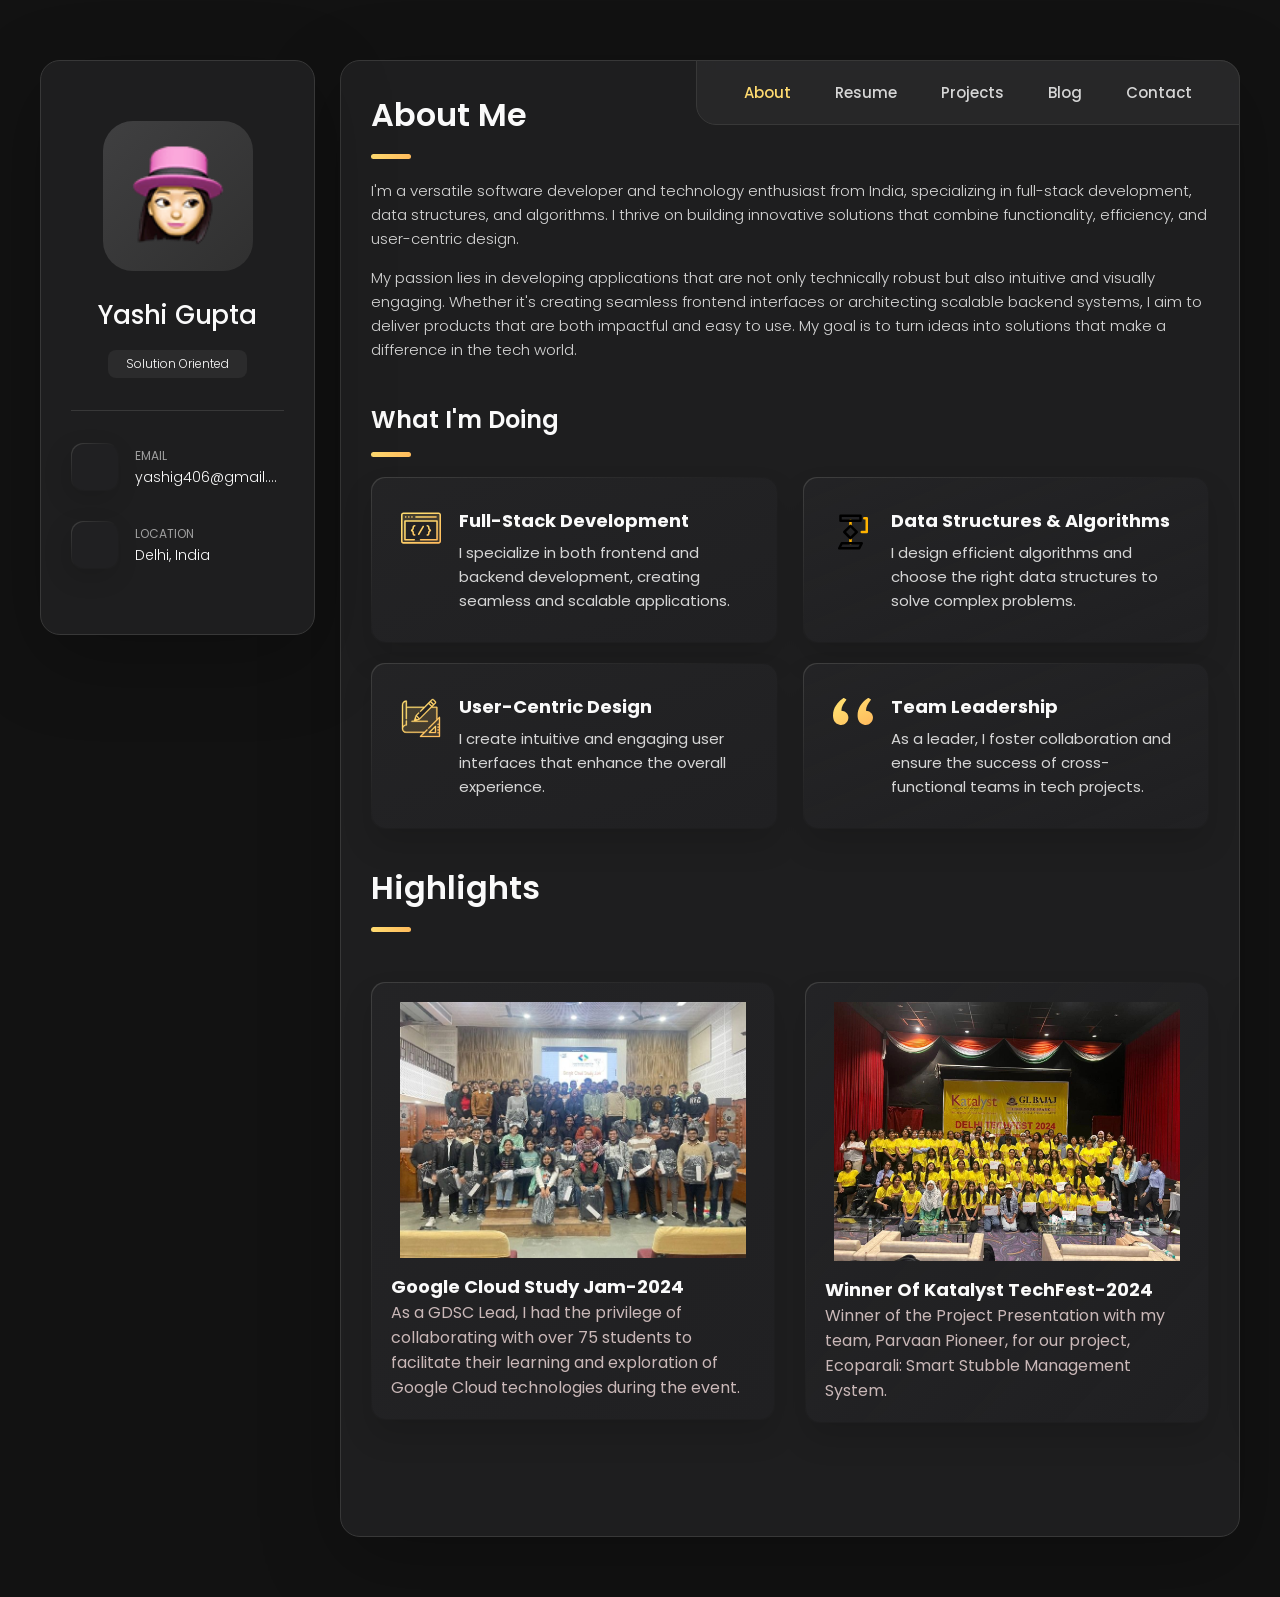
==== index.html @ 109f4912 "Update index.html" ====
<!DOCTYPE html>
<html lang="en">
  <head>
    <meta charset="UTF-8" />
    <meta http-equiv="X-UA-Compatible" content="IE=edge" />
    <meta name="viewport" content="width=device-width, initial-scale=1.0" />
    <title>Dossier</title>
  
    <!--
    - favicon
  -->
  <link rel="icon" href="./assets/images/avatar-3.png" type="image/x-icon" />


    <!--
    - custom css link
  -->
    <link rel="stylesheet" href="./assets/css/style.css" />

    <!--
    - google font link
  -->
    <link rel="preconnect" href="https://fonts.googleapis.com" />
    <link rel="preconnect" href="https://fonts.gstatic.com" crossorigin />
    <link
      href="https://fonts.googleapis.com/css2?family=Poppins:wght@300;400;500;600&display=swap"
      rel="stylesheet"
    />
  </head>

  <body>
    <!--
    - #MAIN
  -->

    <main>
      <!--
      - #SIDEBAR
    -->

      <aside class="sidebar" data-sidebar>
        <div class="sidebar-info">
          <figure class="avatar-box">
            <img src="./assets/images/avatar-3.png" alt="yg" width="80" />
          </figure>

          <div class="info-content">
            <h1 class="name">Yashi Gupta</h1>

            <p class="title">Solution Oriented</p>
          </div>

          <button class="info_more-btn" data-sidebar-btn>
            <span>Show Contacts</span>

            <ion-icon name="chevron-down"></ion-icon>
          </button>
        </div>

        <div class="sidebar-info_more">
          <div class="separator"></div>

          <ul class="contacts-list">
            <li class="contact-item">
              <div class="icon-box">
                <ion-icon name="mail-outline"></ion-icon>
              </div>

              <div class="contact-info">
                <p class="contact-title">Email</p>

                <a href="mailto:richard@example.com" class="contact-link"
                  >yashig406@gmail.com</a
                >
              </div>
            </li>

            <!-- <li class="contact-item"> -->

            <!-- <div class="icon-box">
              <ion-icon name="phone-portrait-outline"></ion-icon>
            </div> -->

            <!-- <div class="contact-info"> -->
            <!-- <p class="contact-title">Phone</p> -->

            <!-- <a href="tel:+12133522795" class="contact-link">+1 (213) 352-2795</a>
            </div> -->
<!-- 
            <li class="contact-item">
              <div class="icon-box">
                <ion-icon name="calendar-outline"></ion-icon>
              </div>

              <div class="contact-info">
                <p class="contact-title">Birthday</p>

                <time datetime="1982-06-23">December 04, 2002</time>
              </div>
            </li> -->

            <li class="contact-item">
              <div class="icon-box">
                <ion-icon name="location-outline"></ion-icon>
              </div>

              <div class="contact-info">
                <p class="contact-title">Location</p>

                <address>Delhi, India</address>
              </div>
            </li>
          </ul>

          <div class="separator"></div>

          <ul class="social-list">
            <li class="social-item">
              <a
                href="https://www.linkedin.com/in/yashi-gupta-a65218232/"
                class="social-link"
              >
                <ion-icon name="logo-linkedin"></ion-icon>
              </a>
            </li>

            <li class="social-item">
              <a href="https://x.com/yashig406" class="social-link">
                <ion-icon name="logo-twitter"></ion-icon>
              </a>
            </li>

            <li class="social-item">
              <a
                href="https://www.instagram.com/probablyashi/"
                class="social-link"
              >
                <ion-icon name="logo-instagram"></ion-icon>
              </a>
            </li>

            <li class="social-item">
              <a href="https://www.youtube.com/@yashig406" class="social-link">
                <ion-icon name="logo-youtube"></ion-icon>
              </a>
            </li>

            <li class="social-item">
              <a href="https://medium.com/@yashig406" class="social-link">
                <ion-icon name="logo-medium"></ion-icon>
              </a>
            </li>
            <li class="social-item">
              <a href="https://www.quora.com/profile/Yashi-Gupta-259" class="social-link">
                <ion-icon name="logo-quora"></ion-icon>
              </a>
            </li>
            
          </ul>
        </div>
      </aside>

      <!--
      - #main-content
    -->

      <div class="main-content">
        <!--
        - #NAVBAR
      -->

        <nav class="navbar">
          <ul class="navbar-list">
            <li class="navbar-item">
              <button class="navbar-link active" data-nav-link>About</button>
            </li>

            <li class="navbar-item">
              <button class="navbar-link" data-nav-link>Resume</button>
            </li>

            <li class="navbar-item">
              <button class="navbar-link" data-nav-link>Projects</button>
            </li>

            <li class="navbar-item">
              <button class="navbar-link" data-nav-link>Blog</button>
            </li>

            <li class="navbar-item">
              <button class="navbar-link" data-nav-link>Contact</button>
            </li>
          </ul>
        </nav>

        <!--
        - #ABOUT
      -->

      <article class="about active" data-page="about">
        <header>
          <h2 class="h2 article-title">About me</h2>
        </header>

        <section class="about-text">
          <p>
            I'm a versatile software developer and technology enthusiast from
            India, specializing in full-stack development, data structures,
            and algorithms. I thrive on building innovative solutions that
            combine functionality, efficiency, and user-centric design.
          </p>

          <p>
            My passion lies in developing applications that are not only
            technically robust but also intuitive and visually engaging.
            Whether it's creating seamless frontend interfaces or architecting
            scalable backend systems, I aim to deliver products that are both
            impactful and easy to use. My goal is to turn ideas into solutions
            that make a difference in the tech world.
          </p>
        </section>

        <!--
        - service
      -->



   
          <section class="service">
            <h3 class="h3 article-title">What I'm doing</h3>

            <ul class="service-list">
              <li class="service-item">
                <div class="service-icon-box">
                  <img
                    src="./assets/images/icon-dev.svg"
                    alt="Web development icon"
                    width="40"
                  />
                </div>
                <div class="service-content-box">
                  <h4 class="h4 service-item-title">Full-Stack Development</h4>
                  <p class="service-item-text">
                    I specialize in both frontend and backend development,
                    creating seamless and scalable applications.
                  </p>
                </div>
              </li>

              <li class="service-item">
                <div class="service-icon-box">
                  <img
                    src="./assets/images/icon-ds.svg"
                    alt="Algorithm icon"
                    width="40"
                  />
                </div>
                <div class="service-content-box">
                  <h4 class="h4 service-item-title">
                    Data Structures & Algorithms
                  </h4>
                  <p class="service-item-text">
                    I design efficient algorithms and choose the right data
                    structures to solve complex problems.
                  </p>
                </div>
              </li>

              <li class="service-item">
                <div class="service-icon-box">
                  <img
                    src="./assets/images/icon-design.svg"
                    alt="UI/UX Design icon"
                    width="40"
                  />
                </div>
                <div class="service-content-box">
                  <h4 class="h4 service-item-title">User-Centric Design</h4>
                  <p class="service-item-text">
                    I create intuitive and engaging user interfaces that enhance
                    the overall experience.
                  </p>
                </div>
              </li>

              <li class="service-item">
                <div class="service-icon-box">
                  <img
                    src="./assets/images/icon-quote.svg"
                    alt="Leadership icon"
                    width="40"
                  />
                </div>
                <div class="service-content-box">
                  <h4 class="h4 service-item-title">Team Leadership</h4>
                  <p class="service-item-text">
                    As a leader, I foster collaboration and ensure the success
                    of cross-functional teams in tech projects.
                  </p>
                </div>
              </li>
            </ul>
          </section>

          <!--
          - testimonials
        -->
          <section class="testimonials">
            <h3 class="h2 article-title">Highlights</h3>

            <ul class="testimonials-list has-scrollbar">
              <li class="testimonials-item">
                <div class="content-card" data-testimonials-item style="padding: 20px;">
                  <img
                    src="./assets/images/gcp.jpeg"
                    alt=""
                    class="responsive-img"
                    data-testimonials-avatar
                  />
                  <h4 class="h4" data-testimonials-title>
                    Google Cloud Study Jam-2024
                  </h4>
                  <div style="color: rgb(202, 184, 184);">
                    <p>
                      As a GDSC Lead, I had the privilege of collaborating with over 75 students to facilitate their learning and exploration of Google Cloud technologies during the event.
                    </p>
                  </div>
                </div>
              </li>
            
              <li class="testimonials-item">
                <div class="content-card" data-testimonials-item style="padding: 20px;">
                  <img
                    src="./assets/images/katalyst.jpeg"
                    alt=""
                    class="responsive-img"
                    data-testimonials-avatar
                  />
                  <h4 class="h4" data-testimonials-title>
                    Winner of Katalyst TechFest-2024
                  </h4>
                  <div style="color: rgb(202, 184, 184);" data-testimonials-text>
                    <p>
                      Winner of the Project Presentation with my team, Parvaan Pioneer, for our project, Ecoparali: Smart Stubble Management System.
                    </p>
                  </div>
                </div>
              </li>
            
              <li class="testimonials-item">
                <div class="content-card" data-testimonials-item style="padding: 20px;">
                  <img
                    src="./assets/images/gfg.png"
                    alt=""
                    class="responsive-img"
                    data-testimonials-avatar
                  />
                  <h4 class="h4" data-testimonials-title>
                    Vice President@NIET
                  </h4>
                  <div style="color: rgb(202, 184, 184);" data-testimonials-text>
                    <p>
                      As Vice President of GFG NIET, I had the honor of welcoming Sir Sandeep Jain, founder of Geeks for Geeks, along with Akshay Kumar Paswan and Saurabh Mahawar. Their visit to NIET was a beacon of knowledge.
                    </p>
                  </div>
                </div>
              </li>
            
              <li class="testimonials-item">
                <div class="content-card" data-testimonials-item style="padding: 20px;">
                  <img
                    src="./assets/images/coding ninjas.jpg"
                    alt=""
                    class="responsive-img"
                    data-testimonials-avatar
                  />
                  <h4 class= h4 style="color: rgb(202, 184, 184)"data-testimonials-title>
                    MeetUp of Coding Ninjas CA's
                  </h4>
                  <div style="color: rgb(202, 184, 184);" data-testimonials-text>
                    <p>
                      Exciting meetup of CA's to exchange innovative ideas and build connections and ended up winning the title of Most Interactive Campus Ambassador.
                    </p>
                  </div>
                </div>
              </li>

                

              <li class="testimonials-item">
                <div class="content-card" data-testimonials-item style="padding: 20px;">
                  <img
                    src="./assets/images/azure_microsoft.jpg"
                    alt=""
                    class="responsive-img"
                    data-testimonials-avatar
                  />
                  <h4 class="h4" data-testimonials-title>
                   ICWL@Microsoft
                  </h4>
                  <div style="color: rgb(202, 184, 184);" data-testimonials-text>
                    <p>
                    As a part of Internship Week, I had the opportunity to gain hands-on experience with Azure under the guidance of industry experts.
                    </p>
                  </div>
                </div>
              </li>
            
              <li class="testimonials-item">
                <div class="content-card" data-testimonials-item style="padding: 20px;">
                  <img
                    src="./assets/images/gdsc.jpeg"
                    alt=""
                    class="responsive-img"
                    data-testimonials-avatar
                  />
                  <h4 class="h4" data-testimonials-title>
                    Google Student Developer Clubs@NIET
                  </h4>
                  <div style="color: rgb(202, 184, 184);" data-testimonials-text>
                    <p>
                      As a GDSC Lead, I strived to create an inclusive environment, where students could explore and innovate with technology.
                    </p>
                  </div>
                </div>
              </li>
            
             
              <li class="testimonials-item">
                <div class="content-card" data-testimonials-item style="padding: 20px;">
                  <img
                    src="./assets/images/WhatsApp Image 2025-01-17 at 17.16.15_7c53183f.jpg"
                    alt=""
                    class="responsive-img"
                    data-testimonials-avatar
                  />
                  <h4 class="h4" data-testimonials-title>
                    Scholar @BuddyForStudy
                  </h4>
                  <div style="color: rgb(202, 184, 184);" data-testimonials-text>
                    <p>
                      As a scholar at BuddyForStudy, I had the privilege of securing financial stability for my undergraduate fees, which greatly eased the burden of my education expenses. The support has been instrumental in shaping my academic and career.
                    </p>
                  </div>
                </div>
              </li>

              <li class="testimonials-item">
                <div class="content-card" data-testimonials-item style="padding: 20px;">
                  <img
                    src="./assets/images/gur_microsoft.jpg"
                    alt=""
                    class="responsive-img"
                    data-testimonials-avatar
                  />
                  <h4 class="h4" data-testimonials-title>
                   Girls Who Code MeetUp @Microsoft
                  </h4>
                  <div style="color: rgb(202, 184, 184);" data-testimonials-text>
                    <p>
                      Girls Who Code MeetUp @Microsoft-Gurugram was an inspiring event where young female coders gathered to share their passion for technology. This meetup provided a platform for attendees to exchange innovative ideas, network.
                    </p>
                  </div>
                </div>
              </li>

               
           

            </ul>
            
            
          </section>

          <!--
          - testimonials modal
        -->

          <div class="modal-container" data-modal-container>
            <div class="overlay" data-overlay></div>

            <section class="testimonials-modal">
              <button class="modal-close-btn" data-modal-close-btn>
                <ion-icon name="close-outline"></ion-icon>
              </button>

              <div class="modal-img-wrapper">
                <figure class="modal-avatar-box">
                  <img
                    src="./assets/images/ava"
                    alt=""
                    width="80"
                    data-modal-img
                  />
                </figure>

                <img src="./assets/images/icon-quote.svg" alt="quote icon" />
              </div>

              <div class="modal-content">
                <h4 class="h3 modal-title" data-modal-title></h4>

              

          <!--
          - clients
        -->

          <!-- <section class="clients">
            <h3 class="h3 clients-title">Clients</h3>

            <ul class="clients-list has-scrollbar">
              <li class="clients-item">
                <a href="#">
                  <img
                    src="./assets/images/logo-1-color.png"
                    alt="client logo"
                  />
                </a>
              </li>

              <li class="clients-item">
                <a href="#">
                  <img
                    src="./assets/images/logo-2-color.png"
                    alt="client logo"
                  />
                </a>
              </li>

              <li class="clients-item">
                <a href="#">
                  <img
                    src="./assets/images/logo-3-color.png"
                    alt="client logo"
                  />
                </a>
              </li>

              <li class="clients-item">
                <a href="#">
                  <img
                    src="./assets/images/logo-4-color.png"
                    alt="client logo"
                  />
                </a>
              </li>

              <li class="clients-item">
                <a href="#">
                  <img
                    src="./assets/images/logo-5-color.png"
                    alt="client logo"
                  />
                </a>
              </li>

              <li class="clients-item">
                <a href="#">
                  <img
                    src="./assets/images/logo-6-color.png"
                    alt="client logo"
                  />
                </a>
              </li>
            </ul>
          </section> -->
        </article>

        <!--
        - #RESUME
      -->

        <article class="resume" data-page="resume">
          <header>
            <h2 class="h2 article-title">Resume</h2>
          </header>

          <section class="skill">
            <h3 class="h3 skills-title">My skills</h3>

            <ul class="skills-list content-card" style="padding:10px; margin-top: 0;">

              
              <div style="display: flex; flex-wrap: wrap;">
                <!-- Programming Languages -->
                <img style="margin: 5px;" alt="Python" src="https://img.shields.io/badge/python-%2314354C.svg?style=for-the-badge&logo=python&logoColor=white" />
                <img style="margin: 5px;" alt="Java" src="https://img.shields.io/badge/java-%23ED8B00.svg?style=for-the-badge&logo=java&logoColor=white" />
                <img style="margin: 5px;" alt="C" src="https://img.shields.io/badge/C-%2300599C.svg?style=for-the-badge&logo=c&logoColor=white" />
                <img style="margin: 5px;" alt="C++" src="https://img.shields.io/badge/C++-%2300599C.svg?style=for-the-badge&logo=c%2B%2B&logoColor=white" />
                <img style="margin: 5px;" alt="C#" src="https://img.shields.io/badge/C%23-%23239120.svg?style=for-the-badge&logo=c-sharp&logoColor=white" />
                <img style="margin: 5px;" alt="JavaScript" src="https://img.shields.io/badge/javascript-%23323330.svg?style=for-the-badge&logo=javascript&logoColor=%23F7DF1E" />
                <img style="margin: 5px;" alt="TypeScript" src="https://img.shields.io/badge/typescript-%23007ACC.svg?style=for-the-badge&logo=typescript&logoColor=white" />
                <img style="margin: 5px;" alt="Bash Script" src="https://img.shields.io/badge/bash-%23121011.svg?style=for-the-badge&logo=gnu-bash&logoColor=white" />
                <img style="margin: 5px;" alt="Git" src="https://img.shields.io/badge/Git-F05032?style=for-the-badge&logo=git&logoColor=white" />
                <img style="margin: 5px;" alt="YAML" src="https://img.shields.io/badge/yaml-%23008180.svg?style=for-the-badge&logo=yaml&logoColor=white" />
                <img style="margin: 5px;" alt="XML" src="https://img.shields.io/badge/xml-%23F77F00.svg?style=for-the-badge&logo=xml&logoColor=white" />
                
                <!-- Databases -->
                <img style="margin: 5px;" alt="MySQL" src="https://img.shields.io/badge/mysql-%2300f.svg?style=for-the-badge&logo=mysql&logoColor=white" />
                <img style="margin: 5px;" alt="NoSQL" src="https://img.shields.io/badge/NoSQL-%234ea94b.svg?style=for-the-badge&logo=mongodb&logoColor=white" />
                <img style="margin: 5px;" alt="MongoDB" src="https://img.shields.io/badge/MongoDB-%234ea94b.svg?style=for-the-badge&logo=mongodb&logoColor=white" />
                
                <!-- Frameworks & Tools -->
                <img style="margin: 5px;" alt="ReactJS" src="https://img.shields.io/badge/React-%2320232a.svg?style=for-the-badge&logo=react&logoColor=%2361DAFB" />
                <img style="margin: 5px;" alt="NodeJS" src="https://img.shields.io/badge/Node.js-339933?style=for-the-badge&logo=nodedotjs&logoColor=white" />
                <img style="margin: 5px;" alt="Gemini API" src="https://img.shields.io/badge/gemini%20API-FF00FF?style=for-the-badge&logo=gemini&logoColor=white" />
                <img style="margin: 5px;" alt="ExpressJS" src="https://img.shields.io/badge/Express.js-000000?style=for-the-badge&logo=express&logoColor=white" />
                <img style="margin: 5px;" alt="Bootstrap" src="https://img.shields.io/badge/bootstrap-%23563D7C.svg?style=for-the-badge&logo=bootstrap&logoColor=white" />
                <img style="margin: 5px;" alt="Streamlit" src="https://img.shields.io/badge/Streamlit-%23007ACC.svg?style=for-the-badge&logo=streamlit&logoColor=#FF4B4B" />
                
                <!-- Cloud & DevOps -->
                <img style="margin: 5px;" alt="Google Cloud" src="https://img.shields.io/badge/Google_Cloud-4285F4?style=for-the-badge&logo=google-cloud&logoColor=white" />
                <img style="margin: 5px;" alt="Azure DevOps" src="https://img.shields.io/badge/Azure_DevOps-0078D7?style=for-the-badge&logo=azure-devops&logoColor=white" />
                <img style="margin: 5px;" alt="Pipelines" src="https://img.shields.io/badge/Pipelines-0078D7?style=for-the-badge&logo=azure-pipelines&logoColor=white" />
                <img style="margin: 5px;" alt="Linux" src="https://img.shields.io/badge/Linux-FCC624?style=for-the-badge&logo=linux&logoColor=black" />
                
                <!-- Tools -->
               
                <img style="margin: 5px;" alt="GitHub" src="https://img.shields.io/badge/github-%23121011.svg?style=for-the-badge&logo=github&logoColor=white" />
                <img style="margin: 5px;" alt="VS Code" src="https://img.shields.io/badge/VS%20Code-0078D4?style=for-the-badge&logo=visual%20studio%20code&logoColor=white" />
                <img style="margin: 5px;" alt="Google Colab" src="https://img.shields.io/badge/Google_Colab-F9AB00?style=for-the-badge&logo=google-colab&logoColor=white" />
                <img style="margin: 5px;" alt="IntelliJ IDEA" src="https://img.shields.io/badge/IntelliJ-000000.svg?style=for-the-badge&logo=intellij-idea&logoColor=white" />
                <img style="margin: 5px;" alt="Postman" src="https://img.shields.io/badge/Postman-FF6C37?style=for-the-badge&logo=postman&logoColor=white" />
                <img style="margin: 5px;" alt="Firebase" src="https://img.shields.io/badge/firebase-%23039BE5.svg?style=for-the-badge&logo=firebase" />
                
              </div>
              
            </ul>
          </section>

          <br>

          <section class="timeline">
            <div class="title-wrapper">
              <div class="icon-box">
                <ion-icon name="book-outline"></ion-icon>
              </div>

              <h3 class="h3">Experience</h3>
            </div>

            <ol class="timeline-list">
              <li class="timeline-item">
                <h4 class="h4 timeline-item-title">SDE Intern @Microsoft</h4>

                <span>June 2024 - August 2024</span>

                <p class="timeline-text">
                  My internship at Microsoft was an incredible learning
                  experience, where I gained hands-on expertise in CI/CD
                  pipelines, Python, Bash scripting, and YAML. It enhanced my
                  problem-solving skills, exposed me to real-world challenges,
                  and provided invaluable insights into collaborative
                  development within a global tech environment.
                </p>
              </li>

              <li class="timeline-item">
                <h4 class="h4 timeline-item-title">GDSC Lead @NIET</h4>

                <span>2023-2024</span>

                <p class="timeline-text">
                  As the Lead of GDSC, I had the opportunity to foster
                  innovation, organize impactful events, and build a
                  collaborative community of tech enthusiasts. This role
                  enhanced my leadership, project management, and technical
                  skills, while empowering others to grow and contribute to
                  technology-driven solutions.
                </p>
              </li>

              <li class="timeline-item">
                <h4 class="h4 timeline-item-title">
                  SDE Intern @J.P Morgan Chase & Co.
                </h4>

                <span>March 2022 - May 2022</span>

                <p class="timeline-text">
                  At JP Morgan Chase, I worked on backend systems using Python
                  and SQL, optimizing workflows, enhancing data processing, and
                  gaining experience in scalable and secure financial
                  technologies.
                </p>
              </li>
            </ol>
          </section>

          <section class="timeline">
            <div class="title-wrapper">
              <div class="icon-box">
                <ion-icon name="book-outline"></ion-icon>
              </div>

              <h3 class="h3">Education</h3>
            </div>

            <ol class="timeline-list">
              <li class="timeline-item">
                <h4 class="h4 timeline-item-title">Bachelor of Technology</h4>
                <span>Noida Institute of Engg. & Technology</span>
                <span>(2021-Present)</span>

                <p class="timeline-text">
                  My B.Tech journey has been enriching, filled with technical
                  learning, leadership roles, and hands-on experience through
                  internships and hackathons. It helped me develop skills in
                  AI/ML, full-stack development, and problem-solving while
                  fostering growth and innovation.
                </p>
              </li>

              <li class="timeline-item">
                <h4 class="h4 timeline-item-title">Mentee</h4>
                <span>Katalyst</span>
                <span>(2021-Present)</span>

                <p class="timeline-text">
                  My Katalyst journey has been transformative, providing
                  invaluable mentorship, skill development, and networking
                  opportunities. It enhanced my confidence, leadership
                  abilities, and technical expertise, preparing me to excel in
                  both academics and professional endeavors.
                </p>
              </li>

              <li class="timeline-item">
                <h4 class="h4 timeline-item-title">Schooling</h4>

                <span>St. Pauls School</span>
                <!-- <span>2002 — 2004</span> -->

                <p class="timeline-text">
                  My schooling laid a strong foundation for my academic and
                  personal growth. It instilled discipline, curiosity, and a
                  love for learning while nurturing my problem-solving and
                  collaborative skills. These experiences shaped my values and
                  prepared me for future challenges.
                </p>
              </li>
            </ol>
          </section>

         

          
        </article>

        <!--
        - #PORTFOLIO
      -->

        <article class="portfolio" data-page="portfolio">
          <header>
            <h2 class="h2 article-title">Projects</h2>
          </header>

          <section class="projects">
            <ul class="filter-list">
              <li class="filter-item">
                <button class="active" data-filter-btn>All</button>
              </li>

              <li class="filter-item">
                <button data-filter-btn>Web design</button>
              </li>

              <li class="filter-item">
                <button data-filter-btn>Applications</button>
              </li>

              <li class="filter-item">
                <button data-filter-btn>Web development</button>
              </li>
            </ul>

            <div class="filter-select-box">
              <button class="filter-select" data-select>
                <div class="select-value" data-selecct-value>
                  Select category
                </div>

                <div class="select-icon">
                  <ion-icon name="chevron-down"></ion-icon>
                </div>
              </button>

              <ul class="select-list">
                <li class="select-item">
                  <button data-select-item>All</button>
                </li>

                <li class="select-item">
                  <button data-select-item>Web design</button>
                </li>

                <li class="select-item">
                  <button data-select-item>Applications</button>
                </li>

                <li class="select-item">
                  <button data-select-item>Web development</button>
                </li>
              </ul>
            </div>

            <ul class="project-list">
              <li
                class="project-item active"
                data-filter-item
                data-category="web development"
              >
                <a href="#">
                  <figure class="project-img">
                    <div class="project-item-icon-box">
                      <ion-icon name="eye-outline"></ion-icon>
                    </div>

                    <img
                      src="./assets/images/wandermind.png"
                      alt="finance"
                      loading="lazy"
                    />
                  </figure>

                  <h3 class="project-title">WanderMind</h3>

                  <p class="project-category">ReactJs-Firebase-Gemini API</p>
                </a>
              </li>

              <li
                class="project-item active"
                data-filter-item
                data-category="web development"
              >
                <a href="https://linkedin-postcraft-yashig406.streamlit.app/">
                  <figure class="project-img">
                    <div class="project-item-icon-box">
                      <ion-icon name="eye-outline"></ion-icon>
                    </div>

                    <img
                      src="./assets/images/postrack.jpg"
                      alt="orizon"
                      loading="lazy"
                    />
                  </figure>

                  <h3 class="project-title">Linkedin PostCraft</h3>

                  <p class="project-category">Python-llama-Streamlit</p>
                </a>
              </li>

              <li
                class="project-item active"
                data-filter-item
                data-category="web design"
              >
                <a href="https://www.datacamp.com/datalab/w/579dde27-d28e-4acd-88a7-b7317e1b8ed5/edit">
                  <figure class="project-img">
                    <div class="project-item-icon-box">
                      <ion-icon name="eye-outline"></ion-icon>
                    </div>

                    <img
                      src="./assets/images/p-3.png"
                      alt="fundo"
                      loading="lazy"
                    />
                  </figure>

                  <h3 class="project-title">Data Analysis of Netflix</h3>

                  <p class="project-category">Python-Matplotlib</p>
                </a>
              </li>

              <li
                class="project-item active"
                data-filter-item
                data-category="applications"
              >
                <a href="#">
                  <figure class="project-img">
                    <div class="project-item-icon-box">
                      <ion-icon name="eye-outline"></ion-icon>
                    </div>

                    <img
                      src="./assets/images/p-4.jpeg"
                      alt="brawlhalla" 
                      loading="lazy"
                    />
                  </figure>

                  <h3 class="project-title">
                    50 States: A Quiz Game</h3>

                  <p class="project-category">Tkinter-Python</p>
                </a>
              </li>

              <li
                class="project-item active"
                data-filter-item
                data-category="web design"
              >
                <a href="https://github.com/yashigupta4623/Use-a-Pre-trained-Image-Classifier-to-Identify-Dog-Breeds">
                  <figure class="project-img">
                    <div class="project-item-icon-box">
                      <ion-icon name="eye-outline"></ion-icon>
                    </div>

                    <img
                      src="./assets/images/p-5.jpg"
                      alt="dsm."
                      loading="lazy"
                    />
                  </figure>

                  <h3 class="project-title">Image-Classifier-to-Identify-Dog-Breeds</h3>

                  <p class="project-category">Python-AI</p>
                </a>
              </li>

              <li
                class="project-item active"
                data-filter-item
                data-category="web design"
              >
                <a href="https://github.com/yashigupta4623/EcoTrack-A-web-extension-to-track-Carbon-Footprints?tab=readme-ov-file">
                  <figure class="project-img">
                    <div class="project-item-icon-box">
                      <ion-icon name="eye-outline"></ion-icon>
                    </div>

                    <img
                      src="./assets/images/ecotrack.png"
                      alt="metaspark"
                      loading="lazy"
                    />
                  </figure>

                  <h3 class="project-title">EcoTrack-A-web-extension-to-track-Carbon-Footprints</h3>

                  <p class="project-category">Web design</p>
                </a>
              </li>
   
            </ul>
          </section>
        </article>

        <!--
        - #BLOG
      -->

        <article class="blog" data-page="blog">
          <header>
            <h2 class="h2 article-title">Blog</h2>
          </header>

          <section class="blog-posts">
            <ul class="blog-posts-list">
              <li class="blog-post-item">
                <a
                  href="https://medium.com/@yashig406/turning-rejection-into-resilience-d263e0107db3"
                >
                  <figure class="blog-banner-box">
                    <img
                      src="./assets/images/rejection.png"
                      alt="Design conferences in 2022"
                      loading="lazy"
                    />
                  </figure>

                  <div class="blog-content">
                    <div class="blog-meta">
                      <p class="blog-category">Design</p>

                      <span class="dot"></span>

                      <time datetime="2022-02-23"> Dec 9, 2023 </time>
                    </div>

                    <h3 class="h3 blog-item-title">
                      Turning Rejection into Resilience.
                    </h3>

                    <p class="blog-text">
                      Rejection is an opportunity for your selection.
                    </p>
                  </div>
                </a>
              </li>

              <li class="blog-post-item">
                <a href="https://www.youtube.com/watch?v=TTezgJKzU5E&t=26s">
                  <figure class="blog-banner-box">
                    <img
                      src="./assets/images/book.jpg"
                      alt="Best fonts every designer"
                      loading="lazy"
                    />
                  </figure>

                  <div class="blog-content">
                    <div class="blog-meta">
                      <p class="blog-category">Books</p>

                      <span class="dot"></span>

                      <time datetime="2022-02-23">September 23, 2024</time>
                    </div>

                    <h3 class="h3 blog-item-title">Guide to Daryaganj.</h3>

                    <p class="blog-text">
                      If you are a book lover, you must visit Daryaganj.
                    </p>
                  </div>
                </a>
              </li>

              <li class="blog-post-item">
                <a href="https://www.youtube.com/shorts/soAM0_7kI4Q">
                  <figure class="blog-banner-box">
                    <img
                      src="./assets/images/id_card.jpg"
                      alt="Design digest #80"
                      loading="lazy"
                    />
                  </figure>

                  <div class="blog-content">
                    <div class="blog-meta">
                      <p class="blog-category">Design</p>

                      <span class="dot"></span>

                      <time datetime="2022-02-23">Fab 23, 2022</time>
                    </div>

                    <h3 class="h3 blog-item-title">Glimpse of Intern Week @Microsoft</h3>

                    <p class="blog-text">
                      A short to iterate the intern week @Microsoft.
                    </p>
                  </div>
                </a>
              </li>

              <li class="blog-post-item">
                <a href="𝗛𝗼𝘄 𝗜 𝗰𝗿𝗮𝗰𝗸𝗲𝗱 𝘁𝘄𝗼 𝘀𝗰𝗵𝗼𝗹𝗮𝗿𝘀𝗵𝗶𝗽𝘀 𝗶𝗻 𝗮 𝗿𝗼𝘄?">
                  <figure class="blog-banner-box">
                    <img
                      src="./assets/images/scholarship.jpg"
                      alt="UI interactions of the week"
                      loading="lazy"
                    />
                  </figure>

                  <div class="blog-content">
                    <div class="blog-meta">
                      <p class="blog-category">Design</p>

                      <span class="dot"></span>

                      <time datetime="2022-02-23">Fab 23, 2022</time>
                    </div>

                    <h3 class="h3 blog-item-title">
                      Approach to tackle Scholarship
                    </h3>

                    <p class="blog-text">
                      Being a Scholar of two Scholarship, this is how I did it.
                    </p>
                  </div>
                </a>
              </li>

              <li class="blog-post-item">
                <a href="https://medium.com/@yashig406/my-iet-india-scholarship-award-experience-of-the-year-2023-guidance-for-the-year-2024-94d470c58cb1">
                  <figure class="blog-banner-box">
                    <img
                      src="./assets/images/ieee.png"
                      alt="The forgotten art of spacing"
                      loading="lazy"
                    />
                  </figure>

                  <div class="blog-content">
                    <div class="blog-meta">
                      <p class="blog-category">Design</p>

                      <span class="dot"></span>

                      <time datetime="2022-02-23">Fab 23, 2022</time>
                    </div>

                    <h3 class="h3 blog-item-title">
                    Way to IET Scholarship
                    </h3>

                    <p class="blog-text">
                      Maxime placeat, sed do eiusmod tempor incididunt ut labore
                      et dolore magna aliqua.
                    </p>
                  </div>
                </a>
              </li>

              <li class="blog-post-item">
                <a href="https://www.linkedin.com/posts/yashigupta406_personalgrowth-collegelife-networking-activity-7197905528625246208-qHMf?utm_source=share&utm_medium=member_desktop">
                  <figure class="blog-banner-box">
                    <img
                      src="./assets/images/volunterr.jpeg"
                      alt="Design digest #79"
                      loading="lazy"
                    />
                  </figure>

                  <div class="blog-content">
                    <div class="blog-meta">
                      <p class="blog-category">Design</p>

                      <span class="dot"></span>

                      <time datetime="2022-02-23">Fab 23, 2022</time>
                    </div>

                    <h3 class="h3 blog-item-title">𝗙𝗿𝗼𝗺 𝗜𝗻𝘁𝗿𝗼𝘃𝗲𝗿𝘁 𝘁𝗼 𝗩𝗼𝗹𝘂𝗻𝘁𝗲𝗲𝗿: 𝗠𝘆 𝗝𝗼𝘂𝗿𝗻𝗲𝘆 𝗼𝗳 𝗚𝗿𝗼𝘄𝘁𝗵 📈</h3>

                    <p class="blog-text">
                      Optio cumque nihil impedit uo minus quod maxime placeat,
                      velit esse cillum.
                    </p>
                  </div>
                </a>
              </li>
            </ul>
          </section>
        </article>

        <!--
        - #CONTACT
      -->

      <!-- <div style="max-width:100%;overflow:hidden;color:red;width:500px;height:500px;"><div id="my-map-display" style="height:100%; width:100%;max-width:100%;"><iframe style="height:100%;width:100%;border:0;" frameborder="0" src=""></iframe></div><a class="the-googlemap-enabler" rel="nofollow" href="https://www.bootstrapskins.com/themes" id="enable-maps-data">premium bootstrap themes</a><style>#my-map-display img.text-marker{max-width:none!important;background:none!important;}img{max-width:none}</style></div> -->


        <article class="contact" data-page="contact">
          <header>
            <h2 class="h2 article-title">Contact</h2>
          </header>

          <section class="mapbox" data-mapbox>
            <figure>
              <iframe
                src="https://www.google.com/maps/embed/v1/place?q=delhi&key=AIzaSyBFw0Qbyq9zTFTd-tUY6dZWTgaQzuU17R8"
                width="400"
                height="300"
                loading="lazy"
              ></iframe>
            </figure>
          </section>

          <section class="contact-form">
            <h3 class="h3 form-title">Contact Form</h3>

            <form action="#" class="form" data-form>
              <div class="input-wrapper">
                <input
                  type="text"
                  name="fullname"
                  class="form-input"
                  placeholder="Full name"
                  required
                  data-form-input
                />

                <input
                  type="email"
                  name="email"
                  class="form-input"
                  placeholder="Email address"
                  required
                  data-form-input
                />
              </div>

              <textarea
                name="message"
                class="form-input"
                placeholder="Your Message"
                required
                data-form-input
              ></textarea>

              <button class="form-btn" type="submit" disabled data-form-btn>
                <ion-icon name="paper-plane"></ion-icon>
                <span>Send Message</span>
              </button>
            </form>
          </section>
        </article>
      </div>
    </main>

    <!--
    - custom js link
  -->
    <script src="./assets/js/script.js"></script>

    <!--
    - ionicon link
  -->
    <script
      type="module"
      src="https://unpkg.com/ionicons@5.5.2/dist/ionicons/ionicons.esm.js"
    ></script>
    <script
      nomodule
      src="https://unpkg.com/ionicons@5.5.2/dist/ionicons/ionicons.js"
    ></script>
  </body>
</html>
---- assets/css/style.css ----
:root {

  /**
   * colors
   */

  /* gradient */

  --bg-gradient-onyx: linear-gradient(
    to bottom right, 
    hsl(240, 1%, 25%) 3%, 
    hsl(0, 0%, 19%) 97%
  );
  --bg-gradient-jet: linear-gradient(
    to bottom right, 
    hsla(240, 1%, 18%, 0.251) 0%, 
    hsla(240, 2%, 11%, 0) 100%
  ), hsl(240, 2%, 13%);
  --bg-gradient-yellow-1: linear-gradient(
    to bottom right, 
    hsl(45, 100%, 71%) 0%, 
    hsla(36, 100%, 69%, 0) 50%
  );
  --bg-gradient-yellow-2: linear-gradient(
    135deg, 
    hsla(45, 100%, 71%, 0.251) 0%, 
    hsla(35, 100%, 68%, 0) 59.86%
  ), hsl(240, 2%, 13%);
  --border-gradient-onyx: linear-gradient(
    to bottom right, 
    hsl(0, 0%, 25%) 0%, 
    hsla(0, 0%, 25%, 0) 50%
  );
  --text-gradient-yellow: linear-gradient(
    to right, 
    hsl(45, 100%, 72%), 
    hsl(35, 100%, 68%)
  );

  /* solid */

  --jet: hsl(0, 0%, 22%);
  --onyx: hsl(240, 1%, 17%);
  --eerie-black-1: hsl(240, 2%, 13%);
  --eerie-black-2: hsl(240, 2%, 12%);
  --smoky-black: hsl(0, 0%, 7%);
  --white-1: hsl(0, 0%, 100%);
  --white-2: hsl(0, 0%, 98%);
  --orange-yellow-crayola: hsl(45, 100%, 72%);
  --vegas-gold: hsl(45, 54%, 58%);
  --light-gray: hsl(0, 0%, 84%);
  --light-gray-70: hsla(0, 0%, 84%, 0.7);
  --bittersweet-shimmer: hsl(0, 43%, 51%);

  /**
   * typography
   */

  /* font-family */
  --ff-poppins: 'Poppins', sans-serif;

  /* font-size */
  --fs-1: 24px;
  --fs-2: 18px;
  --fs-3: 17px;
  --fs-4: 16px;
  --fs-5: 15px;
  --fs-6: 14px;
  --fs-7: 13px;
  --fs-8: 11px;

  /* font-weight */
  --fw-300: 300;
  --fw-400: 400;
  --fw-500: 500;
  --fw-600: 600;

  /**
   * shadow
   */
  
  --shadow-1: -4px 8px 24px hsla(0, 0%, 0%, 0.25);
  --shadow-2: 0 16px 30px hsla(0, 0%, 0%, 0.25);
  --shadow-3: 0 16px 40px hsla(0, 0%, 0%, 0.25);
  --shadow-4: 0 25px 50px hsla(0, 0%, 0%, 0.15);
  --shadow-5: 0 24px 80px hsla(0, 0%, 0%, 0.25);

  /**
   * transition
   */

  --transition-1: 0.25s ease;
  --transition-2: 0.5s ease-in-out;

}





/*-----------------------------------*\
  #RESET
\*-----------------------------------*/

*, *::before, *::after {
  margin: 0;
  padding: 0;
  box-sizing: border-box;
}

a { text-decoration: none; }

li { list-style: none; }

img, ion-icon, a, button, time, span { display: block; }

button {
  font: inherit;
  background: none;
  border: none;
  text-align: left;
  cursor: pointer;
}

input, textarea {
  display: block;
  width: 100%;
  background: none;
  font: inherit;
}

::selection {
  background: var(--orange-yellow-crayola);
  color: var(--smoky-black);
}

:focus { outline-color: var(--orange-yellow-crayola); }

html { font-family: var(--ff-poppins); }

body { background: var(--smoky-black); }





/*-----------------------------------*\
  #REUSED STYLE
\*-----------------------------------*/

.sidebar,
article {
  background: var(--eerie-black-2);
  border: 1px solid var(--jet);
  border-radius: 20px;
  padding: 15px;
  box-shadow: var(--shadow-1);
  z-index: 1;
}

.separator {
  width: 100%;
  height: 1px;
  background: var(--jet);
  margin: 16px 0;
}

.icon-box {
  position: relative;
  background: var(--border-gradient-onyx);
  width: 30px;
  height: 30px;
  border-radius: 8px;
  display: flex;
  justify-content: center;
  align-items: center;
  font-size: 16px;
  color: var(--orange-yellow-crayola);
  box-shadow: var(--shadow-1);
  z-index: 1;
}

.icon-box::before {
  content: "";
  position: absolute;
  inset: 1px;
  background: var(--eerie-black-1);
  border-radius: inherit;
  z-index: -1;
}

.icon-box ion-icon { --ionicon-stroke-width: 35px; }

article { display: none; }

article.active {
  display: block;
  animation: fade 0.5s ease backwards;
}

@keyframes fade {
  0% { opacity: 0; }
  100% { opacity: 1; }
}

.h2,
.h3,
.h4,
.h5 {
  color: var(--white-2);
  text-transform: capitalize;
}

.h2 { font-size: var(--fs-1); }

.h3 { font-size: var(--fs-2); }

.h4 { font-size: var(--fs-4); }

.h5 {
  font-size: var(--fs-7);
  font-weight: var(--fw-500);
}

.article-title {
  position: relative;
  padding-bottom: 7px;
}

.article-title::after {
  content: "";
  position: absolute;
  bottom: 0;
  left: 0;
  width: 30px;
  height: 3px;
  background: var(--text-gradient-yellow);
  border-radius: 3px;
}

.has-scrollbar::-webkit-scrollbar {
  width: 5px; /* for vertical scrollbar */
  height: 5px; /* for horizontal scrollbar */
}

.has-scrollbar::-webkit-scrollbar-track {
  background: var(--onyx);
  border-radius: 5px;
}

.has-scrollbar::-webkit-scrollbar-thumb {
  background: var(--orange-yellow-crayola);
  border-radius: 5px;
}

.has-scrollbar::-webkit-scrollbar-button { width: 20px; }

.content-card {
  position: relative;
  background: var(--border-gradient-onyx);
  padding: 15px;
  padding-top: 45px;
  border-radius: 14px;
  box-shadow: var(--shadow-2);
  cursor: pointer;
  z-index: 1;
}

.content-card::before { 
  content: ""; position: absolute;
   inset: 1px; 
   background: var(--bg-gradient-jet); 
   border-radius: inherit; 
   z-index: -1; }





/*-----------------------------------*\
  #MAIN
\*-----------------------------------*/

main {
  margin: 15px 12px;
  margin-bottom: 75px;
  min-width: 259px;
}





/*-----------------------------------*\
  #SIDEBAR
\*-----------------------------------*/

.sidebar {
  margin-bottom: 15px;
  max-height: 112px;
  overflow: hidden;
  transition: var(--transition-2);
}

.sidebar.active { max-height: 405px; }

.sidebar-info {
  position: relative;
  display: flex;
  justify-content: flex-start;
  align-items: center;
  gap: 15px;
}

.avatar-box {
  background: var(--bg-gradient-onyx);
  border-radius: 20px;
}

.info-content .name {
  color: var(--white-2);
  font-size: var(--fs-3);
  font-weight: var(--fw-500);
  letter-spacing: -0.25px;
  margin-bottom: 10px;
}

.info-content .title {
  color: var(--white-1);
  background: var(--onyx);
  font-size: var(--fs-8);
  font-weight: var(--fw-300);
  width: max-content;
  padding: 3px 12px;
  border-radius: 8px;
}

.info_more-btn {
  position: absolute;
  top: -15px;
  right: -15px;
  border-radius: 0 15px;
  font-size: 13px;
  color: var(--orange-yellow-crayola);
  background: var(--border-gradient-onyx);
  padding: 10px;
  box-shadow: var(--shadow-2);
  transition: var(--transition-1);
  z-index: 1;
}

.info_more-btn::before {
  content: "";
  position: absolute;
  inset: 1px;
  border-radius: inherit;
  background: var(--bg-gradient-jet);
  transition: var(--transition-1);
  z-index: -1;
}

.info_more-btn:hover,
.info_more-btn:focus { background: var(--bg-gradient-yellow-1); }

.info_more-btn:hover::before,
.info_more-btn:focus::before { background: var(--bg-gradient-yellow-2); }

.info_more-btn span { display: none; }

.sidebar-info_more {
  opacity: 0;
  visibility: hidden;
  transition: var(--transition-2);
}

.sidebar.active .sidebar-info_more {
  opacity: 1;
  visibility: visible;
}

.contacts-list {
  display: grid;
  grid-template-columns: 1fr;
  gap: 16px;
}

.contact-item {
  min-width: 100%;
  display: flex;
  align-items: center;
  gap: 16px;
}

.contact-info {
  max-width: calc(100% - 46px);
  width: calc(100% - 46px);
}

.contact-title {
  color: var(--light-gray-70);
  font-size: var(--fs-8);
  text-transform: uppercase;
  margin-bottom: 2px;
}

.contact-info :is(.contact-link, time, address) {
  color: var(--white-2);
  font-size: var(--fs-7);
}

.contact-info address { font-style: normal; }

.social-list {
  display: flex;
  justify-content: flex-start;
  align-items: center;
  gap: 15px;
  padding-bottom: 4px;
  padding-left: 7px;
}

.social-item .social-link {
  color: var(--light-gray-70);
  font-size: 18px;
}


.social-item .social-link:hover { color: var(--light-gray); }


.responsive-img {
  width: 95%;
  height: auto;
  margin-bottom: 15px;
}



/*-----------------------------------*\
  #NAVBAR
\*-----------------------------------*/

.navbar {
  position: fixed;
  bottom: 0;
  left: 0;
  width: 100%;
  background: hsla(240, 1%, 17%, 0.75);
  backdrop-filter: blur(10px);
  border: 1px solid var(--jet);
  border-radius: 12px 12px 0 0;
  box-shadow: var(--shadow-2);
  z-index: 5;
}

.navbar-list {
  display: flex;
  flex-wrap: wrap;
  justify-content: center;
  align-items: center;
  padding: 0 10px;
}

.navbar-link {
  color: var(--light-gray);
  font-size: var(--fs-8);
  padding: 20px 7px;
  transition: color var(--transition-1);
}

.navbar-link:hover,
.navbar-link:focus { color: var(--light-gray-70); }

.navbar-link.active { color: var(--orange-yellow-crayola); }





/*-----------------------------------*\
  #ABOUT
\*-----------------------------------*/

.about .article-title { margin-bottom: 15px; }

.about-text {
  color: var(--light-gray);
  font-size: var(--fs-6);
  font-weight: var(--fw-300);
  line-height: 1.6;
}

.about-text p { margin-bottom: 15px; }



/**
 * #service 
 */

.service { margin-bottom: 35px; }

.service-title { margin-bottom: 20px; }

.service-list {
  display: grid;
  grid-template-columns: 1fr;
  gap: 20px;
}

.service-item {
  position: relative;
  background: var(--border-gradient-onyx);
  padding: 20px;
  border-radius: 14px;
  box-shadow: var(--shadow-2);
  z-index: 1;
}

.service-item::before {
  content: "";
  position: absolute;
  inset: 1px;
  background: var(--bg-gradient-jet);
  border-radius: inherit;
  z-index: -1;
}

.service-icon-box { margin-bottom: 10px; }

.service-icon-box img { margin: auto; }

.service-content-box { text-align: center; }

.service-item-title { margin-bottom: 7px; }

.service-item-text {
  color: var(--light-gray);
  font-size: var(--fs-6);
  font-weight: var(--fw-3);
  line-height: 1.6;
}


/**
 * #testimonials 
 */

.testimonials { margin-bottom: 30px; }

.testimonials-title { margin-bottom: 20px; }

.testimonials-list {
  display: flex;
  justify-content: flex-start;
  align-items: flex-start;
  gap: 15px;
  margin: 0 -15px;
  padding: 25px 15px;
  padding-bottom: 35px;
  overflow-x: auto;
  scroll-behavior: smooth;
  overscroll-behavior-inline: contain;
  scroll-snap-type: inline mandatory;
}

.testimonials-item {
  min-width: 100%;
  scroll-snap-align: center;
}

/* Center the images in the testimonials */
.testimonials-item .responsive-img {
  display: block;
  margin-left: auto;
  margin-right: auto;
  
}


.testimonials-avatar-box {
  position: absolute;
  top: 0;
  left: 0;
  transform: translate(15px, -25px);
  background: var(--bg-gradient-onyx);
  border-radius: 14px;
  box-shadow: var(--shadow-1);
}

.testimonials-item-title { margin-bottom: 7px;
  text-align: left; }

.testimonials-text {
  color: var(--light-gray);
  font-size: var(--fs-6);
  font-weight: var(--fw-300);
  line-height: 1.6;
  display: -webkit-box;
  line-clamp: 4;
  -webkit-line-clamp: 4;
  -webkit-box-orient: vertical;
  overflow: hidden;
}


/**
 * #testimonials-modal
 */

.modal-container {
  position: fixed;
  top: 0;
  left: 0;
  width: 100%;
  height: 100%;
  display: flex;
  justify-content: center;
  align-items: center;
  overflow-y: auto;
  overscroll-behavior: contain;
  z-index: 20;
  pointer-events: none;
  visibility: hidden;
}

.modal-container::-webkit-scrollbar { display: none; }

.modal-container.active {
  pointer-events: all;
  visibility: visible;
}

.overlay {
  position: fixed;
  top: 0;
  left: 0;
  width: 100%;
  height: 100vh;
  background: hsl(0, 0%, 5%);
  opacity: 0;
  visibility: hidden;
  pointer-events: none;
  z-index: 1;
  transition: var(--transition-1);
}

.overlay.active {
  opacity: 0.8;
  visibility: visible;
  pointer-events: all;
}

.testimonials-modal {
  background: var(--eerie-black-2);
  position: relative;
  padding: 15px;
  margin: 15px 12px;
  border: 1px solid var(--jet);
  border-radius: 14px;
  box-shadow: var(--shadow-5);
  transform: scale(1.2);
  opacity: 0;
  transition: var(--transition-1);
  z-index: 2;
}

.modal-container.active .testimonials-modal {
  transform: scale(1);
  opacity: 1;
}

.modal-close-btn {
  position: absolute;
  top: 15px;
  right: 15px;
  background: var(--onyx);
  border-radius: 8px;
  width: 32px;
  height: 32px;
  display: flex;
  justify-content: center;
  align-items: center;
  color: var(--white-2);
  font-size: 18px;
  opacity: 0.7;
}

.modal-close-btn:hover,
.modal-close-btn:focus { opacity: 1; }

.modal-close-btn ion-icon { --ionicon-stroke-width: 50px; }

.modal-avatar-box {
  background: var(--bg-gradient-onyx);
  width: max-content;
  border-radius: 14px;
  margin-bottom: 15px;
  box-shadow: var(--shadow-2);
}

.modal-img-wrapper > img { display: none; }

.modal-title { margin-bottom: 4px; }

.modal-content time {
  font-size: var(--fs-6);
  color: var(--light-gray-70);
  font-weight: var(--fw-300);
  margin-bottom: 10px;
}

.modal-content p {
  color: var(--light-gray);
  font-size: var(--fs-6);
  font-weight: var(--fw-300);
  line-height: 1.6;
}


/**
 * #clients 
 */

.clients { margin-bottom: 15px; }

.clients-list {
  display: flex;
  justify-content: flex-start;
  align-items: flex-start;
  gap: 15px;
  margin: 0 -15px;
  padding: 25px;
  padding-bottom: 25px;
  overflow-x: auto;
  scroll-behavior: smooth;
  overscroll-behavior-inline: contain;
  scroll-snap-type: inline mandatory;
  scroll-padding-inline: 25px;
}

.clients-item {
  min-width: 50%;
  scroll-snap-align: start;
}

.clients-item img {
  width: 100%;
  filter: grayscale(1);
  transition: var(--transition-1);
}

.clients-item img:hover { filter: grayscale(0); }





/*-----------------------------------*\
  #RESUME
\*-----------------------------------*/

.article-title { margin-bottom: 30px; }


/**
 * education and experience 
 */

.timeline { margin-bottom: 30px; }

.timeline .title-wrapper {
  display: flex;
  align-items: center;
  gap: 15px;
  margin-bottom: 25px;
}

.timeline-list {
  font-size: var(--fs-6);
  margin-left: 45px;
}

.timeline-item { position: relative; }

.timeline-item:not(:last-child) { margin-bottom: 20px; }

.timeline-item-title {
  font-size: var(--fs-6);
  line-height: 1.3;
  margin-bottom: 7px;
}

.timeline-list span {
  color: var(--vegas-gold);
  font-weight: var(--fw-400);
  line-height: 1.6;
}

.timeline-item:not(:last-child)::before {
  content: "";
  position: absolute;
  top: -25px;
  left: -30px;
  width: 1px;
  height: calc(100% + 50px);
  background: var(--jet);
}

.timeline-item::after {
  content: "";
  position: absolute;
  top: 5px;
  left: -33px;
  height: 6px;
  width: 6px;
  background: var(--text-gradient-yellow);
  border-radius: 50%;
  box-shadow: 0 0 0 4px var(--jet);
}

.timeline-text {
  color: var(--light-gray);
  font-weight: var(--fw-300);
  line-height: 1.6;
}


/**
 * skills 
 */

.skills-title { margin-bottom: 20px; }

.skills-list { padding: 20px; }


.skills-item:not(:last-child) { margin-bottom: 15px; }

.skill .title-wrapper {
  display: flex;
  align-items: center;
  gap: 5px;
  margin-bottom: 8px;
}

.skill .title-wrapper data {
  color: var(--light-gray);
  font-size: var(--fs-7);
  font-weight: var(--fw-300);
}

.skill-progress-bg {
  background: var(--jet);
  width: 100%;
  height: 8px;
  border-radius: 10px;
}

.skill-progress-fill {
  background: var(--text-gradient-yellow);
  height: 100%;
  border-radius: inherit;
}





/*-----------------------------------*\
  #PORTFOLIO
\*-----------------------------------*/

.filter-list { display: none; }

.filter-select-box {
  position: relative;
  margin-bottom: 25px;
}

.filter-select {
  background: var(--eerie-black-2);
  color: var(--light-gray);
  display: flex;
  justify-content: space-between;
  align-items: center;
  width: 100%;
  padding: 12px 16px;
  border: 1px solid var(--jet);
  border-radius: 14px;
  font-size: var(--fs-6);
  font-weight: var(--fw-300);
}

.filter-select.active .select-icon { transform: rotate(0.5turn); }

.select-list {
  background: var(--eerie-black-2);
  position: absolute;
  top: calc(100% + 6px);
  width: 100%;
  padding: 6px;
  border: 1px solid var(--jet);
  border-radius: 14px;
  z-index: 2;
  opacity: 0;
  visibility: hidden;
  pointer-events: none;
  transition: 0.15s ease-in-out;
}

.filter-select.active + .select-list {
  opacity: 1;
  visibility: visible;
  pointer-events: all;
}

.select-item button {
  background: var(--eerie-black-2);
  color: var(--light-gray);
  font-size: var(--fs-6);
  font-weight: var(--fw-300);
  text-transform: capitalize;
  width: 100%;
  padding: 8px 10px;
  border-radius: 8px;
}

.select-item button:hover { --eerie-black-2: hsl(240, 2%, 20%); }

.project-list {
  display: grid;
  grid-template-columns: 1fr;
  gap: 30px;
  margin-bottom: 10px;
}

.project-item { display: none; }

.project-item.active {
  display: block;
  animation: scaleUp 0.25s ease forwards;
}

@keyframes scaleUp {
  0% { transform: scale(0.5); }
  100% { transform: scale(1); }
}

.project-item > a { width: 100%; }

.project-img {
  position: relative;
  width: 100%;
  height: 200px;
  border-radius: 16px;
  overflow: hidden;
  margin-bottom: 15px;
}

.project-img::before {
  content: "";
  position: absolute;
  top: 0;
  left: 0;
  width: 100%;
  height: 100%;
  background: transparent;
  z-index: 1;
  transition: var(--transition-1);
}

.project-item > a:hover .project-img::before { background: hsla(0, 0%, 0%, 0.5); }

.project-item-icon-box {
  --scale: 0.8;

  background: var(--jet);
  color: var(--orange-yellow-crayola);
  position: absolute;
  top: 50%;
  left: 50%;
  transform: translate(-50%, -50%) scale(var(--scale));
  font-size: 20px;
  padding: 18px;
  border-radius: 12px;
  opacity: 0;
  z-index: 1;
  transition: var(--transition-1);
}

.project-item > a:hover .project-item-icon-box {
  --scale: 1;
  opacity: 1;
}

.project-item-icon-box ion-icon { --ionicon-stroke-width: 50px; }

.project-img img {
  width: 100%;
  height: 100%;
  object-fit: cover;
  transition: var(--transition-1);
}

.project-item > a:hover img { transform: scale(1.1); }

.project-title,
.project-category { margin-left: 10px; }

.project-title {
  color: var(--white-2);
  font-size: var(--fs-5);
  font-weight: var(--fw-400);
  text-transform: capitalize;
  line-height: 1.3;
}

.project-category {
  color: var(--light-gray-70);
  font-size: var(--fs-6);
  font-weight: var(--fw-300);
}





/*-----------------------------------*\
  #BLOG
\*-----------------------------------*/

.blog-posts { margin-bottom: 10px; }

.blog-posts-list {
  display: grid;
  grid-template-columns: 1fr;
  gap: 20px;
}

.blog-post-item > a {
  position: relative;
  background: var(--border-gradient-onyx);
  height: 100%;
  box-shadow: var(--shadow-4);
  border-radius: 16px;
  z-index: 1;
}

.blog-post-item > a::before {
  content: "";
  position: absolute;
  inset: 1px;
  border-radius: inherit;
  background: var(--eerie-black-1);
  z-index: -1;
}

.blog-banner-box {
  width: 100%;
  height: 200px;
  border-radius: 12px;
  overflow: hidden;
}

.blog-banner-box img {
  width: 100%;
  height: 100%;
  object-fit: cover;
  transition: var(--transition-1);
}

.blog-post-item > a:hover .blog-banner-box img { transform: scale(1.1); }

.blog-content { padding: 15px; }

.blog-meta {
  display: flex;
  justify-content: flex-start;
  align-items: center;
  gap: 7px;
  margin-bottom: 10px;
}

.blog-meta :is(.blog-category, time) {
  color: var(--light-gray-70);
  font-size: var(--fs-6);
  font-weight: var(--fw-300);
}

.blog-meta .dot {
  background: var(--light-gray-70);
  width: 4px;
  height: 4px;
  border-radius: 4px;
}

.blog-item-title {
  margin-bottom: 10px;
  line-height: 1.3;
  transition: var(--transition-1);
}

.blog-post-item > a:hover .blog-item-title { color: var(--orange-yellow-crayola); }

.blog-text {
  color: var(--light-gray);
  font-size: var(--fs-6);
  font-weight: var(--fw-300);
  line-height: 1.6;
}





/*-----------------------------------*\
  #CONTACT
\*-----------------------------------*/

.mapbox {
  position: relative;
  height: 250px;
  width: 100%;
  border-radius: 16px;
  margin-bottom: 30px;
  border: 1px solid var(--jet);
  overflow: hidden;
}

.mapbox figure { height: 100%; }

.mapbox iframe {
  width: 100%;
  height: 100%;
  border: none;
  filter: grayscale(1) invert(1);
}

.contact-form { margin-bottom: 10px; }

.form-title { margin-bottom: 20px; }

.input-wrapper {
  display: grid;
  grid-template-columns: 1fr;
  gap: 25px;
  margin-bottom: 25px;
}

.form-input {
  color: var(--white-2);
  font-size: var(--fs-6);
  font-weight: var(--fw-400);
  padding: 13px 20px;
  border: 1px solid var(--jet);
  border-radius: 14px;
  outline: none;
}

.form-input::placeholder { font-weight: var(--fw-500); }

.form-input:focus { border-color: var(--orange-yellow-crayola); }

textarea.form-input {
  min-height: 100px;
  height: 120px;
  max-height: 200px;
  resize: vertical;
  margin-bottom: 25px;
}

textarea.form-input::-webkit-resizer { display: none; }

.form-input:focus:invalid { border-color: var(--bittersweet-shimmer); }

.form-btn {
  position: relative;
  width: 100%;
  background: var(--border-gradient-onyx);
  color: var(--orange-yellow-crayola);
  display: flex;
  justify-content: center;
  align-items: center;
  gap: 10px;
  padding: 13px 20px;
  border-radius: 14px;
  font-size: var(--fs-6);
  text-transform: capitalize;
  box-shadow: var(--shadow-3);
  z-index: 1;
  transition: var(--transition-1);
}

.form-btn::before {
  content: "";
  position: absolute;
  inset: 1px;
  background: var(--bg-gradient-jet);
  border-radius: inherit;
  z-index: -1;
  transition: var(--transition-1);
}

.form-btn ion-icon { font-size: 16px; }

.form-btn:hover { background: var(--bg-gradient-yellow-1); }

.form-btn:hover::before { background: var(--bg-gradient-yellow-2); }

.form-btn:disabled {
  opacity: 0.7;
  cursor: not-allowed;
}

.form-btn:disabled:hover { background: var(--border-gradient-onyx); }

.form-btn:disabled:hover::before { background: var(--bg-gradient-jet); }





/*-----------------------------------*\
  #RESPONSIVE
\*-----------------------------------*/

/**
 * responsive larger than 450px screen
 */

@media (min-width: 450px) {

  /**
   * client
   */

  .clients-item { min-width: calc(33.33% - 10px); }



  /**
   * #PORTFOLIO, BLOG 
   */

  .project-img,
  .blog-banner-box { height: auto; }

}





/**
 * responsive larger than 580px screen
 */

@media (min-width: 580px) {

  /**
   * CUSTOM PROPERTY
   */

  :root {

    /**
     * typography
     */

    --fs-1: 32px;
    --fs-2: 24px;
    --fs-3: 26px;
    --fs-4: 18px;
    --fs-6: 15px;
    --fs-7: 15px;
    --fs-8: 12px;

  }



  /**
   * #REUSED STYLE
   */

  .sidebar, article {
    width: 520px;
    margin-inline: auto;
    padding: 30px;
  }

  .article-title {
    font-weight: var(--fw-600);
    padding-bottom: 15px;
  }

  .article-title::after {
    width: 40px;
    height: 5px;
  }

  .icon-box {
    width: 48px;
    height: 48px;
    border-radius: 12px;
    font-size: 18px;
  }



  /**
   * #MAIN
   */

  main {
    margin-top: 60px;
    margin-bottom: 100px;
  }



  /**
   * #SIDEBAR
   */

  .sidebar {
    max-height: 180px;
    margin-bottom: 30px;
  }

  .sidebar.active { max-height: 584px; }

  .sidebar-info { gap: 25px; }

  .avatar-box { border-radius: 30px; }

  .avatar-box img { width: 120px; }

  .info-content .name { margin-bottom: 15px; }

  .info-content .title { padding: 5px 18px; }

  .info_more-btn {
    top: -30px;
    right: -30px;
    padding: 10px 15px;
  }

  .info_more-btn span {
    display: block;
    font-size: var(--fs-8);
  }

  .info_more-btn ion-icon { display: none; }

  .separator { margin: 32px 0; }

  .contacts-list { gap: 20px; }

  .contact-info {
    max-width: calc(100% - 64px);
    width: calc(100% - 64px);
  }



  /**
   * #NAVBAR
   */

  .navbar { border-radius: 20px 20px 0 0; }

  .navbar-list { gap: 20px; }

  .navbar-link { --fs-8: 14px; }



  /**
   * #ABOUT
   */

  .about .article-title { margin-bottom: 20px; }

  .about-text { margin-bottom: 40px; }

  /* service */

  .service-item {
    display: flex;
    justify-content: flex-start;
    align-items: flex-start;
    gap: 18px;
    padding: 30px;
  }

  .service-icon-box {
    margin-bottom: 0;
    margin-top: 5px;
  }

  .service-content-box { text-align: left; }

  /* testimonials */

  .testimonials-title { margin-bottom: 25px; }

  .testimonials-list {
    gap: 30px;
    margin: 0 -30px;
    padding: 30px;
    padding-bottom: 35px;
  }

  .content-card {
    padding: 0px;
    padding-top: 25px;
  }

  .testimonials-avatar-box {
    transform: translate(30px, -30px);
    border-radius: 20px;
  }

  .testimonials-avatar-box img { width: 80px; }

  .testimonials-item-title {
    margin-bottom: 10px;
    margin-left: 95px;
  }

  .testimonials-text {
    line-clamp: 2;
    -webkit-line-clamp: 2;
  }

  /* testimonials modal */

  .modal-container { padding: 20px; }

  .testimonials-modal {
    display: flex;
    justify-content: flex-start;
    align-items: stretch;
    gap: 25px;
    padding: 30px;
    border-radius: 20px;
  }

  .modal-img-wrapper {
    display: flex;
    flex-direction: column;
    align-items: center;
  }

  .modal-avatar-box {
    border-radius: 18px;
    margin-bottom: 0;
  }

  .modal-avatar-box img { width: 65px; }

  .modal-img-wrapper > img {
    display: block;
    flex-grow: 1;
    width: 35px;
  }

  /* clients */

  .clients-list {
    gap: 50px;
    margin: 0 -30px;
    padding: 45px;
    scroll-padding-inline: 45px;
  }

  .clients-item { min-width: calc(33.33% - 35px); }



  /**
   * #RESUME
   */

  .timeline-list { margin-left: 65px; }

  .timeline-item:not(:last-child)::before { left: -40px; }

  .timeline-item::after {
    height: 8px;
    width: 8px;
    left: -43px;
  }

  .skills-item:not(:last-child) { margin-bottom: 25px; }



  /**
   * #PORTFOLIO, BLOG
   */

  .project-img, .blog-banner-box { border-radius: 16px; }

  .blog-posts-list { gap: 30px; }

  .blog-content { padding: 25px; }



  /**
   * #CONTACT
   */

  .mapbox {
    height: 380px;
    border-radius: 18px;
  }

  .input-wrapper {
    gap: 30px;
    margin-bottom: 30px;
  }

  .form-input { padding: 15px 20px; }

  textarea.form-input { margin-bottom: 30px; }

  .form-btn {
    --fs-6: 16px;
    padding: 16px 20px;
  }

  .form-btn ion-icon { font-size: 18px; }

}





/**
 * responsive larger than 768px screen
 */

@media (min-width: 768px) {

  /**
   * REUSED STYLE
   */

  .sidebar, article { width: 700px; }

  .has-scrollbar::-webkit-scrollbar-button { width: 100px; }



  /**
   * SIDEBAR
   */

  .contacts-list {
    grid-template-columns: 1fr 1fr;
    gap: 30px 15px;
  }



  /**
   * NAVBAR
   */

  .navbar-link { --fs-8: 15px; }



  /**
   * ABOUT
   */

  /* testimonials modal */

  .testimonials-modal {
    gap: 35px;
    max-width: 680px;
  }

  .modal-avatar-box img { width: 80px; }



  /**
   * PORTFOLIO
   */

  .article-title { padding-bottom: 20px; }

  .filter-select-box { display: none; }

  .filter-list {
    display: flex;
    justify-content: flex-start;
    align-items: center;
    gap: 25px;
    padding-left: 5px;
    margin-bottom: 30px;
  }

  .filter-item button {
    color: var(--light-gray);
    font-size: var(--fs-5);
    transition: var(--transition-1);
  }

  .filter-item button:hover { color: var(--light-gray-70); }

  .filter-item button.active { color: var(--orange-yellow-crayola); }

  /* portfolio and blog grid */

  .project-list, .blog-posts-list { grid-template-columns: 1fr 1fr; }



  /**
   * CONTACT
   */

  .input-wrapper { grid-template-columns: 1fr 1fr; }

  .form-btn {
    width: max-content;
    margin-left: auto;
  }
  
}





/**
 * responsive larger than 1024px screen
 */

@media (min-width: 1024px) {

  /**
   * CUSTOM PROPERTY
   */

  :root {

    /**
    * shadow
    */

    --shadow-1: -4px 8px 24px hsla(0, 0%, 0%, 0.125);
    --shadow-2: 0 16px 30px hsla(0, 0%, 0%, 0.125);
    --shadow-3: 0 16px 40px hsla(0, 0%, 0%, 0.125);

  }



  /**
   * REUSED STYLE
   */

  .sidebar, article {
    width: 950px;
    box-shadow: var(--shadow-5);
  }



  /**
   * MAIN 
   */

  main { margin-bottom: 60px; }

  .main-content {
    position: relative;
    width: max-content;
    margin: auto;
  }



  /**
   * NAVBAR
   */

  .navbar {
    position: absolute;
    bottom: auto;
    top: 0;
    left: auto;
    right: 0;
    width: max-content;
    border-radius: 0 20px;
    padding: 0 20px;
    box-shadow: none;
  }

  .navbar-list {
    gap: 30px;
    padding: 0 20px;
  }

  .navbar-link { font-weight: var(--fw-500); }



  /**
   * ABOUT
   */

  /* service */

  .service-list {
    grid-template-columns: 1fr 1fr;
    gap: 20px 25px;
  }

  /* testimonials */

  .testimonials-item { min-width: calc(50% - 15px); }

  /* clients */

  .clients-item { min-width: calc(25% - 38px); }



  /**
   * PORTFOLIO
   */

  .project-list { grid-template-columns: repeat(3, 1fr); }



  /**
   * BLOG
   */

  .blog-banner-box { height: 230px; }

}





/**
 * responsive larger than 1250px screen
 */

@media (min-width: 1250px) {

  /**
   * RESET
   */

  body::-webkit-scrollbar { width: 20px; }

  body::-webkit-scrollbar-track { background: var(--smoky-black); }

  body::-webkit-scrollbar-thumb {
    border: 5px solid var(--smoky-black);
    background: hsla(0, 0%, 100%, 0.1);
    border-radius: 20px;
    box-shadow: inset 1px 1px 0 hsla(0, 0%, 100%, 0.11),
                inset -1px -1px 0 hsla(0, 0%, 100%, 0.11);
  }

  body::-webkit-scrollbar-thumb:hover { background: hsla(0, 0%, 100%, 0.15); }

  body::-webkit-scrollbar-button { height: 60px; }



  /**
   * REUSED STYLE
   */

  .sidebar, article { width: auto; }

  article { min-height: 100%; }



  /**
   * MAIN
   */

  main {
    max-width: 1200px;
    margin-inline: auto;
    display: flex;
    justify-content: center;
    align-items: stretch;
    gap: 25px;
  }

  .main-content {
    min-width: 75%;
    width: 75%;
    margin: 0;
  }



  /**
   * SIDEBAR
   */

  .sidebar {
    position: sticky;
    top: 60px;
    max-height: max-content;
    height: 100%;
    margin-bottom: 0;
    padding-top: 60px;
    z-index: 1;
  }

  .sidebar-info { flex-direction: column; }

  .avatar-box img { width: 150px; }

  .info-content .name {
    white-space: nowrap;
    text-align: center;
  }

  .info-content .title { margin: auto; }

  .info_more-btn { display: none; }

  .sidebar-info_more {
    opacity: 1;
    visibility: visible;
  }

  .contacts-list { grid-template-columns: 1fr; }

  .contact-info :is(.contact-link) {
    white-space: nowrap;
    overflow: hidden;
    text-overflow: ellipsis;
  }

  .contact-info :is(.contact-link, time, address) {
    --fs-7: 14px;
    font-weight: var(--fw-300);
  }

  .separator:last-of-type {
    margin: 15px 0;
    opacity: 0;
  }

  .social-list { justify-content: center; }



  /**
	 * RESUME
	 */

  .timeline-text { max-width: 700px; }

}
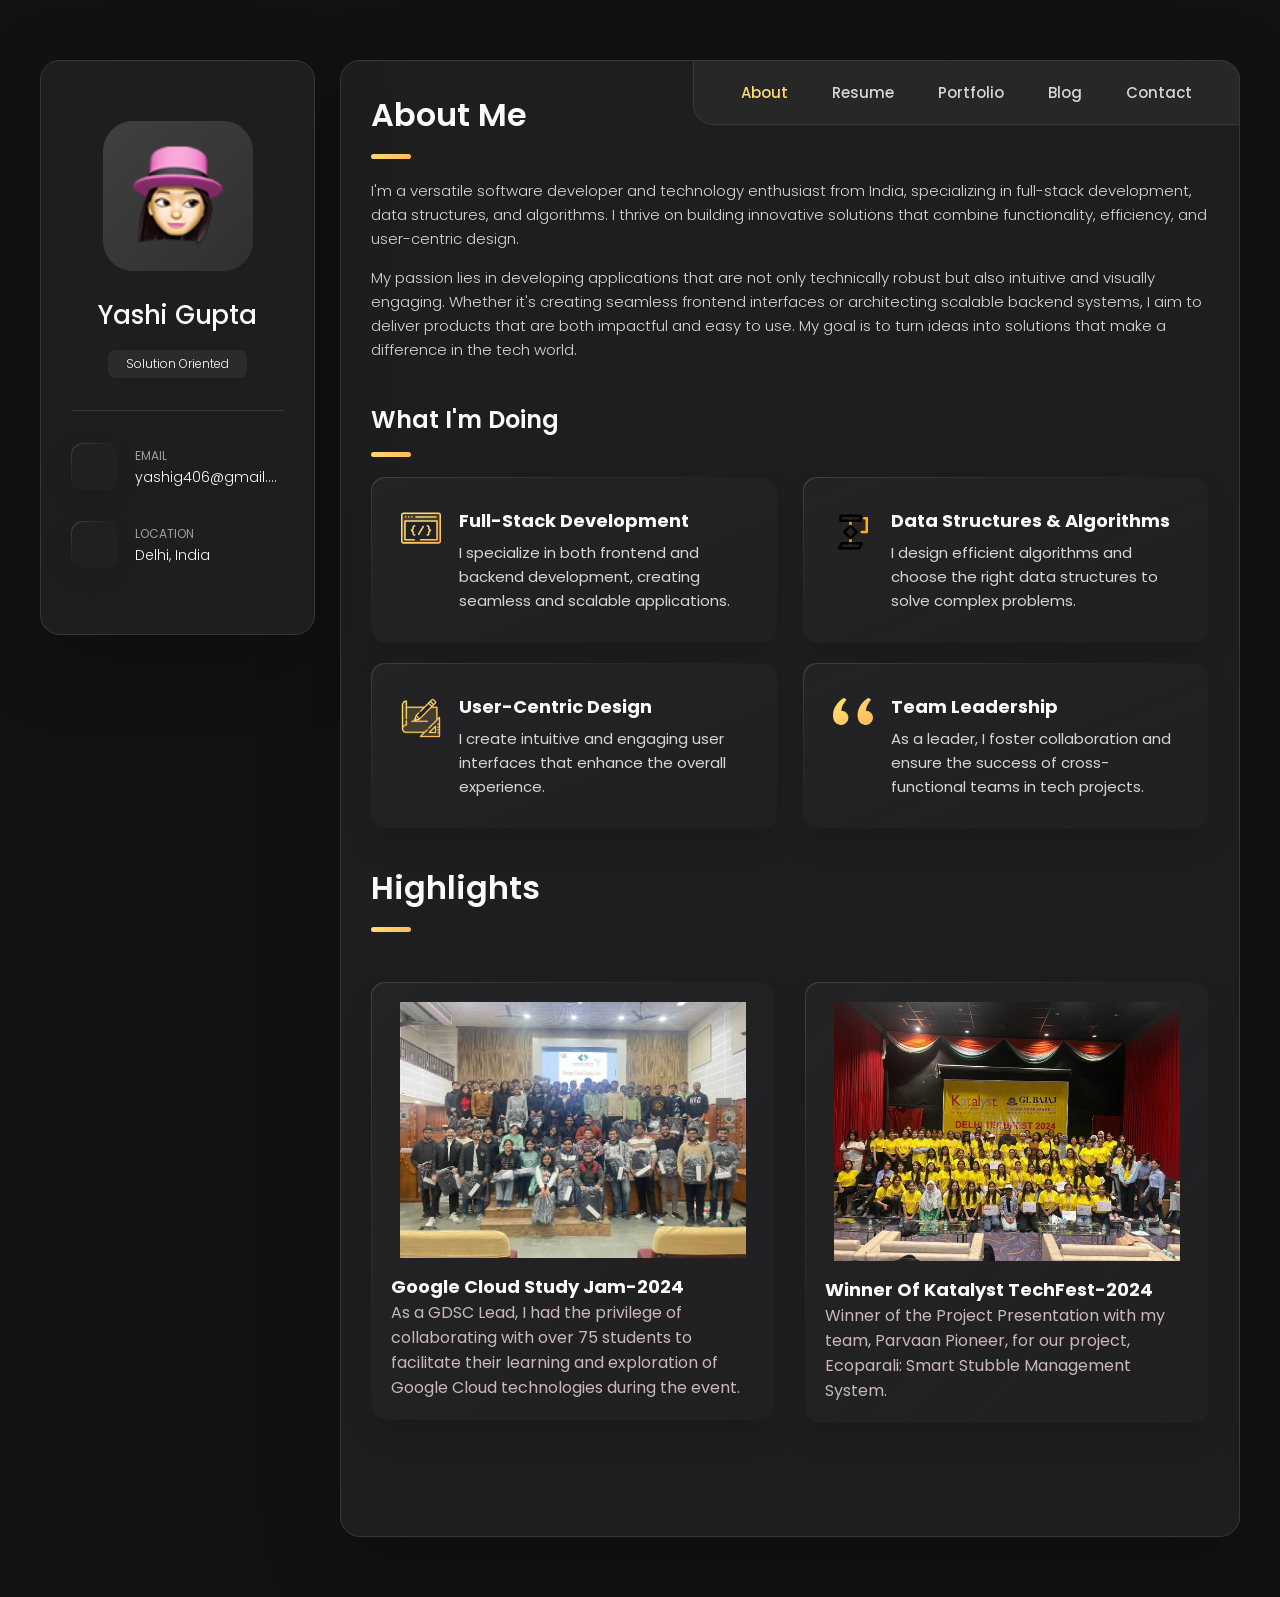
==== commit 9d84cf3b: "Update index.html" ====
--- a/index.html
+++ b/index.html
@@ -180,7 +180,7 @@
             </li>
 
             <li class="navbar-item">
-              <button class="navbar-link" data-nav-link>Projects</button>
+              <button class="navbar-link" data-nav-link>Portfolio</button>
             </li>
 
             <li class="navbar-item">
@@ -755,7 +755,7 @@
 
         <article class="portfolio" data-page="portfolio">
           <header>
-            <h2 class="h2 article-title">Projects</h2>
+            <h2 class="h2 article-title">Portfolio</h2>
           </header>
 
           <section class="projects">
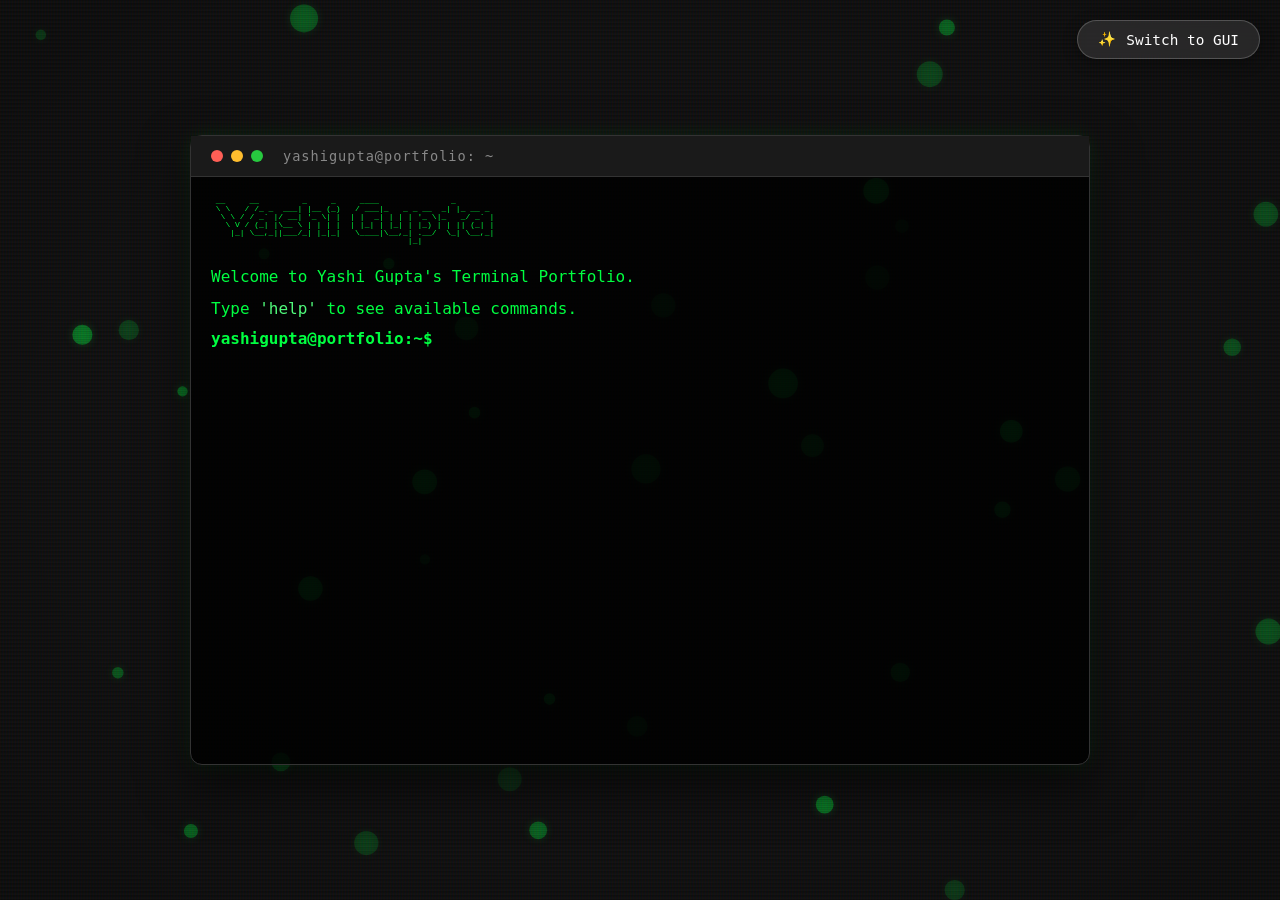
==== commit 8dd560c2: "added : cli portfolio && bg in gui portfolio" ====
--- a/index.html
+++ b/index.html
@@ -1,1234 +1,47 @@
 <!DOCTYPE html>
 <html lang="en">
-  <head>
-    <meta charset="UTF-8" />
-    <meta http-equiv="X-UA-Compatible" content="IE=edge" />
-    <meta name="viewport" content="width=device-width, initial-scale=1.0" />
-    <title>Dossier</title>
-  
-    <!--
-    - favicon
-  -->
-  <link rel="icon" href="./assets/images/avatar-3.png" type="image/x-icon" />
+<head>
+    <meta charset="UTF-8">
+    <meta name="viewport" content="width=device-width, initial-scale=1.0">
+    <title>Yashi Gupta | Terminal</title>
+    <meta name="description" content="CLI based terminal portfolio of Yashi Gupta, DevOps Engineer and SDE.">
+    <link rel="preconnect" href="https://fonts.googleapis.com">
+    <link rel="preconnect" href="https://fonts.gstatic.com" crossorigin>
+    <link href="https://fonts.googleapis.com/css2?family=JetBrains+Mono:wght@400;700&display=swap" rel="stylesheet">
+    <link rel="stylesheet" href="assets/cli/style.css">
+    <link rel="icon" href="./assets/images/avatar-3.png" type="image/x-icon" />
+</head>
+<body>
+    <canvas id="particles"></canvas>
+    <div class="crt-overlay"></div>
+    <div class="scanlines"></div>
+    
+    <div class="gui-toggle">
+        <a href="gui.html" class="gui-btn">
+            <span class="btn-icon">✨</span>
+            <span class="btn-text">Switch to GUI</span>
+        </a>
+    </div>
 
-
-    <!--
-    - custom css link
-  -->
-    <link rel="stylesheet" href="./assets/css/style.css" />
-
-    <!--
-    - google font link
-  -->
-    <link rel="preconnect" href="https://fonts.googleapis.com" />
-    <link rel="preconnect" href="https://fonts.gstatic.com" crossorigin />
-    <link
-      href="https://fonts.googleapis.com/css2?family=Poppins:wght@300;400;500;600&display=swap"
-      rel="stylesheet"
-    />
-  </head>
-
-  <body>
-    <!--
-    - #MAIN
-  -->
-
-    <main>
-      <!--
-      - #SIDEBAR
-    -->
-
-      <aside class="sidebar" data-sidebar>
-        <div class="sidebar-info">
-          <figure class="avatar-box">
-            <img src="./assets/images/avatar-3.png" alt="yg" width="80" />
-          </figure>
-
-          <div class="info-content">
-            <h1 class="name">Yashi Gupta</h1>
-
-            <p class="title">Solution Oriented</p>
-          </div>
-
-          <button class="info_more-btn" data-sidebar-btn>
-            <span>Show Contacts</span>
-
-            <ion-icon name="chevron-down"></ion-icon>
-          </button>
+    <main class="terminal-container">
+        <div class="terminal-header">
+            <div class="header-buttons">
+                <span class="dot red"></span>
+                <span class="dot yellow"></span>
+                <span class="dot green"></span>
+            </div>
+            <div class="header-title">yashigupta@portfolio: ~</div>
         </div>
-
-        <div class="sidebar-info_more">
-          <div class="separator"></div>
-
-          <ul class="contacts-list">
-            <li class="contact-item">
-              <div class="icon-box">
-                <ion-icon name="mail-outline"></ion-icon>
-              </div>
-
-              <div class="contact-info">
-                <p class="contact-title">Email</p>
-
-                <a href="mailto:richard@example.com" class="contact-link"
-                  >yashig406@gmail.com</a
-                >
-              </div>
-            </li>
-
-            <!-- <li class="contact-item"> -->
-
-            <!-- <div class="icon-box">
-              <ion-icon name="phone-portrait-outline"></ion-icon>
-            </div> -->
-
-            <!-- <div class="contact-info"> -->
-            <!-- <p class="contact-title">Phone</p> -->
-
-            <!-- <a href="tel:+12133522795" class="contact-link">+1 (213) 352-2795</a>
-            </div> -->
-<!-- 
-            <li class="contact-item">
-              <div class="icon-box">
-                <ion-icon name="calendar-outline"></ion-icon>
-              </div>
-
-              <div class="contact-info">
-                <p class="contact-title">Birthday</p>
-
-                <time datetime="1982-06-23">December 04, 2002</time>
-              </div>
-            </li> -->
-
-            <li class="contact-item">
-              <div class="icon-box">
-                <ion-icon name="location-outline"></ion-icon>
-              </div>
-
-              <div class="contact-info">
-                <p class="contact-title">Location</p>
-
-                <address>Delhi, India</address>
-              </div>
-            </li>
-          </ul>
-
-          <div class="separator"></div>
-
-          <ul class="social-list">
-            <li class="social-item">
-              <a
-                href="https://www.linkedin.com/in/yashi-gupta-a65218232/"
-                class="social-link"
-              >
-                <ion-icon name="logo-linkedin"></ion-icon>
-              </a>
-            </li>
-
-            <li class="social-item">
-              <a href="https://x.com/yashig406" class="social-link">
-                <ion-icon name="logo-twitter"></ion-icon>
-              </a>
-            </li>
-
-            <li class="social-item">
-              <a
-                href="https://www.instagram.com/probablyashi/"
-                class="social-link"
-              >
-                <ion-icon name="logo-instagram"></ion-icon>
-              </a>
-            </li>
-
-            <li class="social-item">
-              <a href="https://www.youtube.com/@yashig406" class="social-link">
-                <ion-icon name="logo-youtube"></ion-icon>
-              </a>
-            </li>
-
-            <li class="social-item">
-              <a href="https://medium.com/@yashig406" class="social-link">
-                <ion-icon name="logo-medium"></ion-icon>
-              </a>
-            </li>
-            <li class="social-item">
-              <a href="https://www.quora.com/profile/Yashi-Gupta-259" class="social-link">
-                <ion-icon name="logo-quora"></ion-icon>
-              </a>
-            </li>
-            
-          </ul>
+        <div id="terminal-body" class="terminal-body" onclick="document.getElementById('command-input').focus();">
+            <div id="output"></div>
+            <div class="input-line">
+                <span class="prompt">yashigupta@portfolio:~$</span>
+                <input type="text" id="command-input" spellcheck="false" autocomplete="off" autofocus>
+            </div>
         </div>
-      </aside>
-
-      <!--
-      - #main-content
-    -->
-
-      <div class="main-content">
-        <!--
-        - #NAVBAR
-      -->
-
-        <nav class="navbar">
-          <ul class="navbar-list">
-            <li class="navbar-item">
-              <button class="navbar-link active" data-nav-link>About</button>
-            </li>
-
-            <li class="navbar-item">
-              <button class="navbar-link" data-nav-link>Resume</button>
-            </li>
-
-            <li class="navbar-item">
-              <button class="navbar-link" data-nav-link>Portfolio</button>
-            </li>
-
-            <li class="navbar-item">
-              <button class="navbar-link" data-nav-link>Blog</button>
-            </li>
-
-            <li class="navbar-item">
-              <button class="navbar-link" data-nav-link>Contact</button>
-            </li>
-          </ul>
-        </nav>
-
-        <!--
-        - #ABOUT
-      -->
-
-      <article class="about active" data-page="about">
-        <header>
-          <h2 class="h2 article-title">About me</h2>
-        </header>
-
-        <section class="about-text">
-          <p>
-            I'm a versatile software developer and technology enthusiast from
-            India, specializing in full-stack development, data structures,
-            and algorithms. I thrive on building innovative solutions that
-            combine functionality, efficiency, and user-centric design.
-          </p>
-
-          <p>
-            My passion lies in developing applications that are not only
-            technically robust but also intuitive and visually engaging.
-            Whether it's creating seamless frontend interfaces or architecting
-            scalable backend systems, I aim to deliver products that are both
-            impactful and easy to use. My goal is to turn ideas into solutions
-            that make a difference in the tech world.
-          </p>
-        </section>
-
-        <!--
-        - service
-      -->
-
-
-
-   
-          <section class="service">
-            <h3 class="h3 article-title">What I'm doing</h3>
-
-            <ul class="service-list">
-              <li class="service-item">
-                <div class="service-icon-box">
-                  <img
-                    src="./assets/images/icon-dev.svg"
-                    alt="Web development icon"
-                    width="40"
-                  />
-                </div>
-                <div class="service-content-box">
-                  <h4 class="h4 service-item-title">Full-Stack Development</h4>
-                  <p class="service-item-text">
-                    I specialize in both frontend and backend development,
-                    creating seamless and scalable applications.
-                  </p>
-                </div>
-              </li>
-
-              <li class="service-item">
-                <div class="service-icon-box">
-                  <img
-                    src="./assets/images/icon-ds.svg"
-                    alt="Algorithm icon"
-                    width="40"
-                  />
-                </div>
-                <div class="service-content-box">
-                  <h4 class="h4 service-item-title">
-                    Data Structures & Algorithms
-                  </h4>
-                  <p class="service-item-text">
-                    I design efficient algorithms and choose the right data
-                    structures to solve complex problems.
-                  </p>
-                </div>
-              </li>
-
-              <li class="service-item">
-                <div class="service-icon-box">
-                  <img
-                    src="./assets/images/icon-design.svg"
-                    alt="UI/UX Design icon"
-                    width="40"
-                  />
-                </div>
-                <div class="service-content-box">
-                  <h4 class="h4 service-item-title">User-Centric Design</h4>
-                  <p class="service-item-text">
-                    I create intuitive and engaging user interfaces that enhance
-                    the overall experience.
-                  </p>
-                </div>
-              </li>
-
-              <li class="service-item">
-                <div class="service-icon-box">
-                  <img
-                    src="./assets/images/icon-quote.svg"
-                    alt="Leadership icon"
-                    width="40"
-                  />
-                </div>
-                <div class="service-content-box">
-                  <h4 class="h4 service-item-title">Team Leadership</h4>
-                  <p class="service-item-text">
-                    As a leader, I foster collaboration and ensure the success
-                    of cross-functional teams in tech projects.
-                  </p>
-                </div>
-              </li>
-            </ul>
-          </section>
-
-          <!--
-          - testimonials
-        -->
-          <section class="testimonials">
-            <h3 class="h2 article-title">Highlights</h3>
-
-            <ul class="testimonials-list has-scrollbar">
-              <li class="testimonials-item">
-                <div class="content-card" data-testimonials-item style="padding: 20px;">
-                  <img
-                    src="./assets/images/gcp.jpeg"
-                    alt=""
-                    class="responsive-img"
-                    data-testimonials-avatar
-                  />
-                  <h4 class="h4" data-testimonials-title>
-                    Google Cloud Study Jam-2024
-                  </h4>
-                  <div style="color: rgb(202, 184, 184);">
-                    <p>
-                      As a GDSC Lead, I had the privilege of collaborating with over 75 students to facilitate their learning and exploration of Google Cloud technologies during the event.
-                    </p>
-                  </div>
-                </div>
-              </li>
-            
-              <li class="testimonials-item">
-                <div class="content-card" data-testimonials-item style="padding: 20px;">
-                  <img
-                    src="./assets/images/katalyst.jpeg"
-                    alt=""
-                    class="responsive-img"
-                    data-testimonials-avatar
-                  />
-                  <h4 class="h4" data-testimonials-title>
-                    Winner of Katalyst TechFest-2024
-                  </h4>
-                  <div style="color: rgb(202, 184, 184);" data-testimonials-text>
-                    <p>
-                      Winner of the Project Presentation with my team, Parvaan Pioneer, for our project, Ecoparali: Smart Stubble Management System.
-                    </p>
-                  </div>
-                </div>
-              </li>
-            
-              <li class="testimonials-item">
-                <div class="content-card" data-testimonials-item style="padding: 20px;">
-                  <img
-                    src="./assets/images/gfg.png"
-                    alt=""
-                    class="responsive-img"
-                    data-testimonials-avatar
-                  />
-                  <h4 class="h4" data-testimonials-title>
-                    Vice President@NIET
-                  </h4>
-                  <div style="color: rgb(202, 184, 184);" data-testimonials-text>
-                    <p>
-                      As Vice President of GFG NIET, I had the honor of welcoming Sir Sandeep Jain, founder of Geeks for Geeks, along with Akshay Kumar Paswan and Saurabh Mahawar. Their visit to NIET was a beacon of knowledge.
-                    </p>
-                  </div>
-                </div>
-              </li>
-            
-              <li class="testimonials-item">
-                <div class="content-card" data-testimonials-item style="padding: 20px;">
-                  <img
-                    src="./assets/images/coding ninjas.jpg"
-                    alt=""
-                    class="responsive-img"
-                    data-testimonials-avatar
-                  />
-                  <h4 class= h4 style="color: rgb(202, 184, 184)"data-testimonials-title>
-                    MeetUp of Coding Ninjas CA's
-                  </h4>
-                  <div style="color: rgb(202, 184, 184);" data-testimonials-text>
-                    <p>
-                      Exciting meetup of CA's to exchange innovative ideas and build connections and ended up winning the title of Most Interactive Campus Ambassador.
-                    </p>
-                  </div>
-                </div>
-              </li>
-
-                
-
-              <li class="testimonials-item">
-                <div class="content-card" data-testimonials-item style="padding: 20px;">
-                  <img
-                    src="./assets/images/azure_microsoft.jpg"
-                    alt=""
-                    class="responsive-img"
-                    data-testimonials-avatar
-                  />
-                  <h4 class="h4" data-testimonials-title>
-                   ICWL@Microsoft
-                  </h4>
-                  <div style="color: rgb(202, 184, 184);" data-testimonials-text>
-                    <p>
-                    As a part of Internship Week, I had the opportunity to gain hands-on experience with Azure under the guidance of industry experts.
-                    </p>
-                  </div>
-                </div>
-              </li>
-            
-              <li class="testimonials-item">
-                <div class="content-card" data-testimonials-item style="padding: 20px;">
-                  <img
-                    src="./assets/images/gdsc.jpeg"
-                    alt=""
-                    class="responsive-img"
-                    data-testimonials-avatar
-                  />
-                  <h4 class="h4" data-testimonials-title>
-                    Google Student Developer Clubs@NIET
-                  </h4>
-                  <div style="color: rgb(202, 184, 184);" data-testimonials-text>
-                    <p>
-                      As a GDSC Lead, I strived to create an inclusive environment, where students could explore and innovate with technology.
-                    </p>
-                  </div>
-                </div>
-              </li>
-            
-             
-              <li class="testimonials-item">
-                <div class="content-card" data-testimonials-item style="padding: 20px;">
-                  <img
-                    src="./assets/images/WhatsApp Image 2025-01-17 at 17.16.15_7c53183f.jpg"
-                    alt=""
-                    class="responsive-img"
-                    data-testimonials-avatar
-                  />
-                  <h4 class="h4" data-testimonials-title>
-                    Scholar @BuddyForStudy
-                  </h4>
-                  <div style="color: rgb(202, 184, 184);" data-testimonials-text>
-                    <p>
-                      As a scholar at BuddyForStudy, I had the privilege of securing financial stability for my undergraduate fees, which greatly eased the burden of my education expenses. The support has been instrumental in shaping my academic and career.
-                    </p>
-                  </div>
-                </div>
-              </li>
-
-              <li class="testimonials-item">
-                <div class="content-card" data-testimonials-item style="padding: 20px;">
-                  <img
-                    src="./assets/images/gur_microsoft.jpg"
-                    alt=""
-                    class="responsive-img"
-                    data-testimonials-avatar
-                  />
-                  <h4 class="h4" data-testimonials-title>
-                   Girls Who Code MeetUp @Microsoft
-                  </h4>
-                  <div style="color: rgb(202, 184, 184);" data-testimonials-text>
-                    <p>
-                      Girls Who Code MeetUp @Microsoft-Gurugram was an inspiring event where young female coders gathered to share their passion for technology. This meetup provided a platform for attendees to exchange innovative ideas, network.
-                    </p>
-                  </div>
-                </div>
-              </li>
-
-               
-           
-
-            </ul>
-            
-            
-          </section>
-
-          <!--
-          - testimonials modal
-        -->
-
-          <div class="modal-container" data-modal-container>
-            <div class="overlay" data-overlay></div>
-
-            <section class="testimonials-modal">
-              <button class="modal-close-btn" data-modal-close-btn>
-                <ion-icon name="close-outline"></ion-icon>
-              </button>
-
-              <div class="modal-img-wrapper">
-                <figure class="modal-avatar-box">
-                  <img
-                    src="./assets/images/ava"
-                    alt=""
-                    width="80"
-                    data-modal-img
-                  />
-                </figure>
-
-                <img src="./assets/images/icon-quote.svg" alt="quote icon" />
-              </div>
-
-              <div class="modal-content">
-                <h4 class="h3 modal-title" data-modal-title></h4>
-
-              
-
-          <!--
-          - clients
-        -->
-
-          <!-- <section class="clients">
-            <h3 class="h3 clients-title">Clients</h3>
-
-            <ul class="clients-list has-scrollbar">
-              <li class="clients-item">
-                <a href="#">
-                  <img
-                    src="./assets/images/logo-1-color.png"
-                    alt="client logo"
-                  />
-                </a>
-              </li>
-
-              <li class="clients-item">
-                <a href="#">
-                  <img
-                    src="./assets/images/logo-2-color.png"
-                    alt="client logo"
-                  />
-                </a>
-              </li>
-
-              <li class="clients-item">
-                <a href="#">
-                  <img
-                    src="./assets/images/logo-3-color.png"
-                    alt="client logo"
-                  />
-                </a>
-              </li>
-
-              <li class="clients-item">
-                <a href="#">
-                  <img
-                    src="./assets/images/logo-4-color.png"
-                    alt="client logo"
-                  />
-                </a>
-              </li>
-
-              <li class="clients-item">
-                <a href="#">
-                  <img
-                    src="./assets/images/logo-5-color.png"
-                    alt="client logo"
-                  />
-                </a>
-              </li>
-
-              <li class="clients-item">
-                <a href="#">
-                  <img
-                    src="./assets/images/logo-6-color.png"
-                    alt="client logo"
-                  />
-                </a>
-              </li>
-            </ul>
-          </section> -->
-        </article>
-
-        <!--
-        - #RESUME
-      -->
-
-        <article class="resume" data-page="resume">
-          <header>
-            <h2 class="h2 article-title">Resume</h2>
-          </header>
-
-          <section class="skill">
-            <h3 class="h3 skills-title">My skills</h3>
-
-            <ul class="skills-list content-card" style="padding:10px; margin-top: 0;">
-
-              
-              <div style="display: flex; flex-wrap: wrap;">
-                <!-- Programming Languages -->
-                <img style="margin: 5px;" alt="Python" src="https://img.shields.io/badge/python-%2314354C.svg?style=for-the-badge&logo=python&logoColor=white" />
-                <img style="margin: 5px;" alt="Java" src="https://img.shields.io/badge/java-%23ED8B00.svg?style=for-the-badge&logo=java&logoColor=white" />
-                <img style="margin: 5px;" alt="C" src="https://img.shields.io/badge/C-%2300599C.svg?style=for-the-badge&logo=c&logoColor=white" />
-                <img style="margin: 5px;" alt="C++" src="https://img.shields.io/badge/C++-%2300599C.svg?style=for-the-badge&logo=c%2B%2B&logoColor=white" />
-                <img style="margin: 5px;" alt="C#" src="https://img.shields.io/badge/C%23-%23239120.svg?style=for-the-badge&logo=c-sharp&logoColor=white" />
-                <img style="margin: 5px;" alt="JavaScript" src="https://img.shields.io/badge/javascript-%23323330.svg?style=for-the-badge&logo=javascript&logoColor=%23F7DF1E" />
-                <img style="margin: 5px;" alt="TypeScript" src="https://img.shields.io/badge/typescript-%23007ACC.svg?style=for-the-badge&logo=typescript&logoColor=white" />
-                <img style="margin: 5px;" alt="Bash Script" src="https://img.shields.io/badge/bash-%23121011.svg?style=for-the-badge&logo=gnu-bash&logoColor=white" />
-                <img style="margin: 5px;" alt="Git" src="https://img.shields.io/badge/Git-F05032?style=for-the-badge&logo=git&logoColor=white" />
-                <img style="margin: 5px;" alt="YAML" src="https://img.shields.io/badge/yaml-%23008180.svg?style=for-the-badge&logo=yaml&logoColor=white" />
-                <img style="margin: 5px;" alt="XML" src="https://img.shields.io/badge/xml-%23F77F00.svg?style=for-the-badge&logo=xml&logoColor=white" />
-                
-                <!-- Databases -->
-                <img style="margin: 5px;" alt="MySQL" src="https://img.shields.io/badge/mysql-%2300f.svg?style=for-the-badge&logo=mysql&logoColor=white" />
-                <img style="margin: 5px;" alt="NoSQL" src="https://img.shields.io/badge/NoSQL-%234ea94b.svg?style=for-the-badge&logo=mongodb&logoColor=white" />
-                <img style="margin: 5px;" alt="MongoDB" src="https://img.shields.io/badge/MongoDB-%234ea94b.svg?style=for-the-badge&logo=mongodb&logoColor=white" />
-                
-                <!-- Frameworks & Tools -->
-                <img style="margin: 5px;" alt="ReactJS" src="https://img.shields.io/badge/React-%2320232a.svg?style=for-the-badge&logo=react&logoColor=%2361DAFB" />
-                <img style="margin: 5px;" alt="NodeJS" src="https://img.shields.io/badge/Node.js-339933?style=for-the-badge&logo=nodedotjs&logoColor=white" />
-                <img style="margin: 5px;" alt="Gemini API" src="https://img.shields.io/badge/gemini%20API-FF00FF?style=for-the-badge&logo=gemini&logoColor=white" />
-                <img style="margin: 5px;" alt="ExpressJS" src="https://img.shields.io/badge/Express.js-000000?style=for-the-badge&logo=express&logoColor=white" />
-                <img style="margin: 5px;" alt="Bootstrap" src="https://img.shields.io/badge/bootstrap-%23563D7C.svg?style=for-the-badge&logo=bootstrap&logoColor=white" />
-                <img style="margin: 5px;" alt="Streamlit" src="https://img.shields.io/badge/Streamlit-%23007ACC.svg?style=for-the-badge&logo=streamlit&logoColor=#FF4B4B" />
-                
-                <!-- Cloud & DevOps -->
-                <img style="margin: 5px;" alt="Google Cloud" src="https://img.shields.io/badge/Google_Cloud-4285F4?style=for-the-badge&logo=google-cloud&logoColor=white" />
-                <img style="margin: 5px;" alt="Azure DevOps" src="https://img.shields.io/badge/Azure_DevOps-0078D7?style=for-the-badge&logo=azure-devops&logoColor=white" />
-                <img style="margin: 5px;" alt="Pipelines" src="https://img.shields.io/badge/Pipelines-0078D7?style=for-the-badge&logo=azure-pipelines&logoColor=white" />
-                <img style="margin: 5px;" alt="Linux" src="https://img.shields.io/badge/Linux-FCC624?style=for-the-badge&logo=linux&logoColor=black" />
-                
-                <!-- Tools -->
-               
-                <img style="margin: 5px;" alt="GitHub" src="https://img.shields.io/badge/github-%23121011.svg?style=for-the-badge&logo=github&logoColor=white" />
-                <img style="margin: 5px;" alt="VS Code" src="https://img.shields.io/badge/VS%20Code-0078D4?style=for-the-badge&logo=visual%20studio%20code&logoColor=white" />
-                <img style="margin: 5px;" alt="Google Colab" src="https://img.shields.io/badge/Google_Colab-F9AB00?style=for-the-badge&logo=google-colab&logoColor=white" />
-                <img style="margin: 5px;" alt="IntelliJ IDEA" src="https://img.shields.io/badge/IntelliJ-000000.svg?style=for-the-badge&logo=intellij-idea&logoColor=white" />
-                <img style="margin: 5px;" alt="Postman" src="https://img.shields.io/badge/Postman-FF6C37?style=for-the-badge&logo=postman&logoColor=white" />
-                <img style="margin: 5px;" alt="Firebase" src="https://img.shields.io/badge/firebase-%23039BE5.svg?style=for-the-badge&logo=firebase" />
-                
-              </div>
-              
-            </ul>
-          </section>
-
-          <br>
-
-          <section class="timeline">
-            <div class="title-wrapper">
-              <div class="icon-box">
-                <ion-icon name="book-outline"></ion-icon>
-              </div>
-
-              <h3 class="h3">Experience</h3>
-            </div>
-
-            <ol class="timeline-list">
-              <li class="timeline-item">
-                <h4 class="h4 timeline-item-title">SDE Intern @Microsoft</h4>
-
-                <span>June 2024 - August 2024</span>
-
-                <p class="timeline-text">
-                  My internship at Microsoft was an incredible learning
-                  experience, where I gained hands-on expertise in CI/CD
-                  pipelines, Python, Bash scripting, and YAML. It enhanced my
-                  problem-solving skills, exposed me to real-world challenges,
-                  and provided invaluable insights into collaborative
-                  development within a global tech environment.
-                </p>
-              </li>
-
-              <li class="timeline-item">
-                <h4 class="h4 timeline-item-title">GDSC Lead @NIET</h4>
-
-                <span>2023-2024</span>
-
-                <p class="timeline-text">
-                  As the Lead of GDSC, I had the opportunity to foster
-                  innovation, organize impactful events, and build a
-                  collaborative community of tech enthusiasts. This role
-                  enhanced my leadership, project management, and technical
-                  skills, while empowering others to grow and contribute to
-                  technology-driven solutions.
-                </p>
-              </li>
-
-              <li class="timeline-item">
-                <h4 class="h4 timeline-item-title">
-                  SDE Intern @J.P Morgan Chase & Co.
-                </h4>
-
-                <span>March 2022 - May 2022</span>
-
-                <p class="timeline-text">
-                  At JP Morgan Chase, I worked on backend systems using Python
-                  and SQL, optimizing workflows, enhancing data processing, and
-                  gaining experience in scalable and secure financial
-                  technologies.
-                </p>
-              </li>
-            </ol>
-          </section>
-
-          <section class="timeline">
-            <div class="title-wrapper">
-              <div class="icon-box">
-                <ion-icon name="book-outline"></ion-icon>
-              </div>
-
-              <h3 class="h3">Education</h3>
-            </div>
-
-            <ol class="timeline-list">
-              <li class="timeline-item">
-                <h4 class="h4 timeline-item-title">Bachelor of Technology</h4>
-                <span>Noida Institute of Engg. & Technology</span>
-                <span>(2021-Present)</span>
-
-                <p class="timeline-text">
-                  My B.Tech journey has been enriching, filled with technical
-                  learning, leadership roles, and hands-on experience through
-                  internships and hackathons. It helped me develop skills in
-                  AI/ML, full-stack development, and problem-solving while
-                  fostering growth and innovation.
-                </p>
-              </li>
-
-              <li class="timeline-item">
-                <h4 class="h4 timeline-item-title">Mentee</h4>
-                <span>Katalyst</span>
-                <span>(2021-Present)</span>
-
-                <p class="timeline-text">
-                  My Katalyst journey has been transformative, providing
-                  invaluable mentorship, skill development, and networking
-                  opportunities. It enhanced my confidence, leadership
-                  abilities, and technical expertise, preparing me to excel in
-                  both academics and professional endeavors.
-                </p>
-              </li>
-
-              <li class="timeline-item">
-                <h4 class="h4 timeline-item-title">Schooling</h4>
-
-                <span>St. Pauls School</span>
-                <!-- <span>2002 — 2004</span> -->
-
-                <p class="timeline-text">
-                  My schooling laid a strong foundation for my academic and
-                  personal growth. It instilled discipline, curiosity, and a
-                  love for learning while nurturing my problem-solving and
-                  collaborative skills. These experiences shaped my values and
-                  prepared me for future challenges.
-                </p>
-              </li>
-            </ol>
-          </section>
-
-         
-
-          
-        </article>
-
-        <!--
-        - #PORTFOLIO
-      -->
-
-        <article class="portfolio" data-page="portfolio">
-          <header>
-            <h2 class="h2 article-title">Portfolio</h2>
-          </header>
-
-          <section class="projects">
-            <ul class="filter-list">
-              <li class="filter-item">
-                <button class="active" data-filter-btn>All</button>
-              </li>
-
-              <li class="filter-item">
-                <button data-filter-btn>Web design</button>
-              </li>
-
-              <li class="filter-item">
-                <button data-filter-btn>Applications</button>
-              </li>
-
-              <li class="filter-item">
-                <button data-filter-btn>Web development</button>
-              </li>
-            </ul>
-
-            <div class="filter-select-box">
-              <button class="filter-select" data-select>
-                <div class="select-value" data-selecct-value>
-                  Select category
-                </div>
-
-                <div class="select-icon">
-                  <ion-icon name="chevron-down"></ion-icon>
-                </div>
-              </button>
-
-              <ul class="select-list">
-                <li class="select-item">
-                  <button data-select-item>All</button>
-                </li>
-
-                <li class="select-item">
-                  <button data-select-item>Web design</button>
-                </li>
-
-                <li class="select-item">
-                  <button data-select-item>Applications</button>
-                </li>
-
-                <li class="select-item">
-                  <button data-select-item>Web development</button>
-                </li>
-              </ul>
-            </div>
-
-            <ul class="project-list">
-              <li
-                class="project-item active"
-                data-filter-item
-                data-category="web development"
-              >
-                <a href="#">
-                  <figure class="project-img">
-                    <div class="project-item-icon-box">
-                      <ion-icon name="eye-outline"></ion-icon>
-                    </div>
-
-                    <img
-                      src="./assets/images/wandermind.png"
-                      alt="finance"
-                      loading="lazy"
-                    />
-                  </figure>
-
-                  <h3 class="project-title">WanderMind</h3>
-
-                  <p class="project-category">ReactJs-Firebase-Gemini API</p>
-                </a>
-              </li>
-
-              <li
-                class="project-item active"
-                data-filter-item
-                data-category="web development"
-              >
-                <a href="https://linkedin-postcraft-yashig406.streamlit.app/">
-                  <figure class="project-img">
-                    <div class="project-item-icon-box">
-                      <ion-icon name="eye-outline"></ion-icon>
-                    </div>
-
-                    <img
-                      src="./assets/images/postrack.jpg"
-                      alt="orizon"
-                      loading="lazy"
-                    />
-                  </figure>
-
-                  <h3 class="project-title">Linkedin PostCraft</h3>
-
-                  <p class="project-category">Python-llama-Streamlit</p>
-                </a>
-              </li>
-
-              <li
-                class="project-item active"
-                data-filter-item
-                data-category="web design"
-              >
-                <a href="https://www.datacamp.com/datalab/w/579dde27-d28e-4acd-88a7-b7317e1b8ed5/edit">
-                  <figure class="project-img">
-                    <div class="project-item-icon-box">
-                      <ion-icon name="eye-outline"></ion-icon>
-                    </div>
-
-                    <img
-                      src="./assets/images/p-3.png"
-                      alt="fundo"
-                      loading="lazy"
-                    />
-                  </figure>
-
-                  <h3 class="project-title">Data Analysis of Netflix</h3>
-
-                  <p class="project-category">Python-Matplotlib</p>
-                </a>
-              </li>
-
-              <li
-                class="project-item active"
-                data-filter-item
-                data-category="applications"
-              >
-                <a href="#">
-                  <figure class="project-img">
-                    <div class="project-item-icon-box">
-                      <ion-icon name="eye-outline"></ion-icon>
-                    </div>
-
-                    <img
-                      src="./assets/images/p-4.jpeg"
-                      alt="brawlhalla" 
-                      loading="lazy"
-                    />
-                  </figure>
-
-                  <h3 class="project-title">
-                    50 States: A Quiz Game</h3>
-
-                  <p class="project-category">Tkinter-Python</p>
-                </a>
-              </li>
-
-              <li
-                class="project-item active"
-                data-filter-item
-                data-category="web design"
-              >
-                <a href="https://github.com/yashigupta4623/Use-a-Pre-trained-Image-Classifier-to-Identify-Dog-Breeds">
-                  <figure class="project-img">
-                    <div class="project-item-icon-box">
-                      <ion-icon name="eye-outline"></ion-icon>
-                    </div>
-
-                    <img
-                      src="./assets/images/p-5.jpg"
-                      alt="dsm."
-                      loading="lazy"
-                    />
-                  </figure>
-
-                  <h3 class="project-title">Image-Classifier-to-Identify-Dog-Breeds</h3>
-
-                  <p class="project-category">Python-AI</p>
-                </a>
-              </li>
-
-              <li
-                class="project-item active"
-                data-filter-item
-                data-category="web design"
-              >
-                <a href="https://github.com/yashigupta4623/EcoTrack-A-web-extension-to-track-Carbon-Footprints?tab=readme-ov-file">
-                  <figure class="project-img">
-                    <div class="project-item-icon-box">
-                      <ion-icon name="eye-outline"></ion-icon>
-                    </div>
-
-                    <img
-                      src="./assets/images/ecotrack.png"
-                      alt="metaspark"
-                      loading="lazy"
-                    />
-                  </figure>
-
-                  <h3 class="project-title">EcoTrack-A-web-extension-to-track-Carbon-Footprints</h3>
-
-                  <p class="project-category">Web design</p>
-                </a>
-              </li>
-   
-            </ul>
-          </section>
-        </article>
-
-        <!--
-        - #BLOG
-      -->
-
-        <article class="blog" data-page="blog">
-          <header>
-            <h2 class="h2 article-title">Blog</h2>
-          </header>
-
-          <section class="blog-posts">
-            <ul class="blog-posts-list">
-              <li class="blog-post-item">
-                <a
-                  href="https://medium.com/@yashig406/turning-rejection-into-resilience-d263e0107db3"
-                >
-                  <figure class="blog-banner-box">
-                    <img
-                      src="./assets/images/rejection.png"
-                      alt="Design conferences in 2022"
-                      loading="lazy"
-                    />
-                  </figure>
-
-                  <div class="blog-content">
-                    <div class="blog-meta">
-                      <p class="blog-category">Design</p>
-
-                      <span class="dot"></span>
-
-                      <time datetime="2022-02-23"> Dec 9, 2023 </time>
-                    </div>
-
-                    <h3 class="h3 blog-item-title">
-                      Turning Rejection into Resilience.
-                    </h3>
-
-                    <p class="blog-text">
-                      Rejection is an opportunity for your selection.
-                    </p>
-                  </div>
-                </a>
-              </li>
-
-              <li class="blog-post-item">
-                <a href="https://www.youtube.com/watch?v=TTezgJKzU5E&t=26s">
-                  <figure class="blog-banner-box">
-                    <img
-                      src="./assets/images/book.jpg"
-                      alt="Best fonts every designer"
-                      loading="lazy"
-                    />
-                  </figure>
-
-                  <div class="blog-content">
-                    <div class="blog-meta">
-                      <p class="blog-category">Books</p>
-
-                      <span class="dot"></span>
-
-                      <time datetime="2022-02-23">September 23, 2024</time>
-                    </div>
-
-                    <h3 class="h3 blog-item-title">Guide to Daryaganj.</h3>
-
-                    <p class="blog-text">
-                      If you are a book lover, you must visit Daryaganj.
-                    </p>
-                  </div>
-                </a>
-              </li>
-
-              <li class="blog-post-item">
-                <a href="https://www.youtube.com/shorts/soAM0_7kI4Q">
-                  <figure class="blog-banner-box">
-                    <img
-                      src="./assets/images/id_card.jpg"
-                      alt="Design digest #80"
-                      loading="lazy"
-                    />
-                  </figure>
-
-                  <div class="blog-content">
-                    <div class="blog-meta">
-                      <p class="blog-category">Design</p>
-
-                      <span class="dot"></span>
-
-                      <time datetime="2022-02-23">Fab 23, 2022</time>
-                    </div>
-
-                    <h3 class="h3 blog-item-title">Glimpse of Intern Week @Microsoft</h3>
-
-                    <p class="blog-text">
-                      A short to iterate the intern week @Microsoft.
-                    </p>
-                  </div>
-                </a>
-              </li>
-
-              <li class="blog-post-item">
-                <a href="𝗛𝗼𝘄 𝗜 𝗰𝗿𝗮𝗰𝗸𝗲𝗱 𝘁𝘄𝗼 𝘀𝗰𝗵𝗼𝗹𝗮𝗿𝘀𝗵𝗶𝗽𝘀 𝗶𝗻 𝗮 𝗿𝗼𝘄?">
-                  <figure class="blog-banner-box">
-                    <img
-                      src="./assets/images/scholarship.jpg"
-                      alt="UI interactions of the week"
-                      loading="lazy"
-                    />
-                  </figure>
-
-                  <div class="blog-content">
-                    <div class="blog-meta">
-                      <p class="blog-category">Design</p>
-
-                      <span class="dot"></span>
-
-                      <time datetime="2022-02-23">Fab 23, 2022</time>
-                    </div>
-
-                    <h3 class="h3 blog-item-title">
-                      Approach to tackle Scholarship
-                    </h3>
-
-                    <p class="blog-text">
-                      Being a Scholar of two Scholarship, this is how I did it.
-                    </p>
-                  </div>
-                </a>
-              </li>
-
-              <li class="blog-post-item">
-                <a href="https://medium.com/@yashig406/my-iet-india-scholarship-award-experience-of-the-year-2023-guidance-for-the-year-2024-94d470c58cb1">
-                  <figure class="blog-banner-box">
-                    <img
-                      src="./assets/images/ieee.png"
-                      alt="The forgotten art of spacing"
-                      loading="lazy"
-                    />
-                  </figure>
-
-                  <div class="blog-content">
-                    <div class="blog-meta">
-                      <p class="blog-category">Design</p>
-
-                      <span class="dot"></span>
-
-                      <time datetime="2022-02-23">Fab 23, 2022</time>
-                    </div>
-
-                    <h3 class="h3 blog-item-title">
-                    Way to IET Scholarship
-                    </h3>
-
-                    <p class="blog-text">
-                      Maxime placeat, sed do eiusmod tempor incididunt ut labore
-                      et dolore magna aliqua.
-                    </p>
-                  </div>
-                </a>
-              </li>
-
-              <li class="blog-post-item">
-                <a href="https://www.linkedin.com/posts/yashigupta406_personalgrowth-collegelife-networking-activity-7197905528625246208-qHMf?utm_source=share&utm_medium=member_desktop">
-                  <figure class="blog-banner-box">
-                    <img
-                      src="./assets/images/volunterr.jpeg"
-                      alt="Design digest #79"
-                      loading="lazy"
-                    />
-                  </figure>
-
-                  <div class="blog-content">
-                    <div class="blog-meta">
-                      <p class="blog-category">Design</p>
-
-                      <span class="dot"></span>
-
-                      <time datetime="2022-02-23">Fab 23, 2022</time>
-                    </div>
-
-                    <h3 class="h3 blog-item-title">𝗙𝗿𝗼𝗺 𝗜𝗻𝘁𝗿𝗼𝘃𝗲𝗿𝘁 𝘁𝗼 𝗩𝗼𝗹𝘂𝗻𝘁𝗲𝗲𝗿: 𝗠𝘆 𝗝𝗼𝘂𝗿𝗻𝗲𝘆 𝗼𝗳 𝗚𝗿𝗼𝘄𝘁𝗵 📈</h3>
-
-                    <p class="blog-text">
-                      Optio cumque nihil impedit uo minus quod maxime placeat,
-                      velit esse cillum.
-                    </p>
-                  </div>
-                </a>
-              </li>
-            </ul>
-          </section>
-        </article>
-
-        <!--
-        - #CONTACT
-      -->
-
-      <!-- <div style="max-width:100%;overflow:hidden;color:red;width:500px;height:500px;"><div id="my-map-display" style="height:100%; width:100%;max-width:100%;"><iframe style="height:100%;width:100%;border:0;" frameborder="0" src=""></iframe></div><a class="the-googlemap-enabler" rel="nofollow" href="https://www.bootstrapskins.com/themes" id="enable-maps-data">premium bootstrap themes</a><style>#my-map-display img.text-marker{max-width:none!important;background:none!important;}img{max-width:none}</style></div> -->
-
-
-        <article class="contact" data-page="contact">
-          <header>
-            <h2 class="h2 article-title">Contact</h2>
-          </header>
-
-          <section class="mapbox" data-mapbox>
-            <figure>
-              <iframe
-                src="https://www.google.com/maps/embed/v1/place?q=delhi&key=AIzaSyBFw0Qbyq9zTFTd-tUY6dZWTgaQzuU17R8"
-                width="400"
-                height="300"
-                loading="lazy"
-              ></iframe>
-            </figure>
-          </section>
-
-          <section class="contact-form">
-            <h3 class="h3 form-title">Contact Form</h3>
-
-            <form action="#" class="form" data-form>
-              <div class="input-wrapper">
-                <input
-                  type="text"
-                  name="fullname"
-                  class="form-input"
-                  placeholder="Full name"
-                  required
-                  data-form-input
-                />
-
-                <input
-                  type="email"
-                  name="email"
-                  class="form-input"
-                  placeholder="Email address"
-                  required
-                  data-form-input
-                />
-              </div>
-
-              <textarea
-                name="message"
-                class="form-input"
-                placeholder="Your Message"
-                required
-                data-form-input
-              ></textarea>
-
-              <button class="form-btn" type="submit" disabled data-form-btn>
-                <ion-icon name="paper-plane"></ion-icon>
-                <span>Send Message</span>
-              </button>
-            </form>
-          </section>
-        </article>
-      </div>
     </main>
 
-    <!--
-    - custom js link
-  -->
-    <script src="./assets/js/script.js"></script>
-
-    <!--
-    - ionicon link
-  -->
-    <script
-      type="module"
-      src="https://unpkg.com/ionicons@5.5.2/dist/ionicons/ionicons.esm.js"
-    ></script>
-    <script
-      nomodule
-      src="https://unpkg.com/ionicons@5.5.2/dist/ionicons/ionicons.js"
-    ></script>
-  </body>
+    <script src="assets/cli/particles.js"></script>
+    <script src="assets/cli/script.js"></script>
+</body>
 </html>
--- a/assets/cli/style.css
+++ b/assets/cli/style.css
@@ -0,0 +1,228 @@
+:root {
+    --bg-color: #0d0d0d;
+    --text-color: #00ff41; /* Classic Matrix/Hacker green */
+    --prompt-color: #00ff41;
+    --command-color: #ffffff;
+    --header-bg: #1a1a1a;
+    --dot-red: #ff5f56;
+    --dot-yellow: #ffbd2e;
+    --dot-green: #27c93f;
+    --font-family: 'JetBrains+Mono', monospace;
+}
+
+* {
+    margin: 0;
+    padding: 0;
+    box-sizing: border-box;
+}
+
+body {
+    background-color: var(--bg-color);
+    color: var(--text-color);
+    font-family: var(--font-family);
+    height: 100vh;
+    overflow: hidden;
+    display: flex;
+    justify-content: center;
+    align-items: center;
+    position: relative;
+}
+
+#particles {
+    position: absolute;
+    top: 0;
+    left: 0;
+    width: 100%;
+    height: 100%;
+    z-index: 1;
+}
+
+/* CRT Overlay Effect */
+.crt-overlay {
+    position: fixed;
+    top: 0;
+    left: 0;
+    width: 100vw;
+    height: 100vh;
+    background: radial-gradient(rgba(18, 16, 16, 0) 50%, rgba(0, 0, 0, 0.25) 100%),
+                linear-gradient(rgba(18, 16, 16, 0) 50%, rgba(0, 0, 0, 0.1) 50%),
+                linear-gradient(90deg, rgba(255, 0, 0, 0.06), rgba(0, 255, 0, 0.02), rgba(0, 0, 255, 0.06));
+    background-size: 100% 100%, 100% 2px, 3px 100%;
+    pointer-events: none;
+    z-index: 10;
+}
+
+.scanlines {
+    position: fixed;
+    top: 0;
+    left: 0;
+    width: 100%;
+    height: 100%;
+    background: linear-gradient(
+        to bottom,
+        rgba(255, 255, 255, 0) 0%,
+        rgba(255, 255, 255, 0.03) 50%,
+        rgba(255, 255, 255, 0) 100%
+    );
+    background-size: 100% 4px;
+    animation: scan 10s linear infinite;
+    pointer-events: none;
+    z-index: 11;
+}
+
+@keyframes scan {
+    from { background-position: 0 0; }
+    to { background-position: 0 100%; }
+}
+
+/* GUI Toggle Button */
+.gui-toggle {
+    position: fixed;
+    top: 20px;
+    right: 20px;
+    z-index: 20;
+}
+
+.gui-btn {
+    display: flex;
+    align-items: center;
+    gap: 10px;
+    background: rgba(255, 255, 255, 0.1);
+    backdrop-filter: blur(5px);
+    border: 1px solid rgba(255, 255, 255, 0.2);
+    padding: 10px 20px;
+    border-radius: 30px;
+    color: white;
+    text-decoration: none;
+    font-size: 0.9rem;
+    transition: all 0.3s ease;
+    box-shadow: 0 4px 15px rgba(0, 0, 0, 0.3);
+}
+
+.gui-btn:hover {
+    background: rgba(255, 255, 255, 0.2);
+    transform: translateY(-2px);
+    box-shadow: 0 6px 20px rgba(0, 255, 65, 0.2);
+}
+
+/* Terminal Styles */
+.terminal-container {
+    width: 90%;
+    max-width: 900px;
+    height: 70vh;
+    background: rgba(0, 0, 0, 0.85);
+    border-radius: 12px;
+    box-shadow: 0 20px 50px rgba(0, 0, 0, 0.6), 
+                0 0 20px rgba(0, 255, 65, 0.1);
+    display: flex;
+    flex-direction: column;
+    border: 1px solid #333;
+    animation: fadeIn 0.8s ease-out;
+    position: relative;
+    z-index: 15;
+}
+
+@keyframes fadeIn {
+    from { opacity: 0; transform: scale(0.95); }
+    to { opacity: 1; transform: scale(1); }
+}
+
+.terminal-header {
+    background: var(--header-bg);
+    padding: 12px 20px;
+    display: flex;
+    align-items: center;
+    border-bottom: 1px solid #333;
+}
+
+.header-buttons {
+    display: flex;
+    gap: 8px;
+}
+
+.dot {
+    width: 12px;
+    height: 12px;
+    border-radius: 50%;
+}
+
+.dot.red { background: var(--dot-red); }
+.dot.yellow { background: var(--dot-yellow); }
+.dot.green { background: var(--dot-green); }
+
+.header-title {
+    margin-left: 20px;
+    font-size: 0.85rem;
+    color: #888;
+    letter-spacing: 1px;
+}
+
+.terminal-body {
+    flex: 1;
+    padding: 20px;
+    overflow-y: auto;
+    scrollbar-width: thin;
+    scrollbar-color: #333 transparent;
+}
+
+.terminal-body::-webkit-scrollbar {
+    width: 8px;
+}
+
+.terminal-body::-webkit-scrollbar-thumb {
+    background: #333;
+    border-radius: 10px;
+}
+
+.output-line {
+    margin-bottom: 8px;
+    line-height: 1.5;
+    white-space: pre-wrap;
+}
+
+.input-line {
+    display: flex;
+    align-items: center;
+    gap: 10px;
+}
+
+.prompt {
+    color: var(--prompt-color);
+    font-weight: bold;
+}
+
+#command-input {
+    background: transparent;
+    border: none;
+    color: var(--command-color);
+    font-family: var(--font-family);
+    font-size: 1rem;
+    outline: none;
+    flex: 1;
+    width: 100%;
+}
+
+/* Command Styling */
+.cmd-help { color: #50fa7b; }
+.cmd-about { color: #8be9fd; }
+.cmd-exp { color: #ffb86c; }
+.cmd-projects { color: #bd93f9; }
+.cmd-skills { color: #f1fa8c; }
+.cmd-contact { color: #ff79c6; }
+
+.ascii-art {
+    color: var(--text-color);
+    font-family: 'Courier New', Courier, monospace;
+    font-size: 8px;
+    line-height: 8px;
+    margin-bottom: 20px;
+}
+
+@media (max-width: 600px) {
+    .terminal-container {
+        width: 95%;
+        height: 80vh;
+    }
+    .header-title { display: none; }
+    .ascii-art { font-size: 6px; line-height: 6px; }
+}
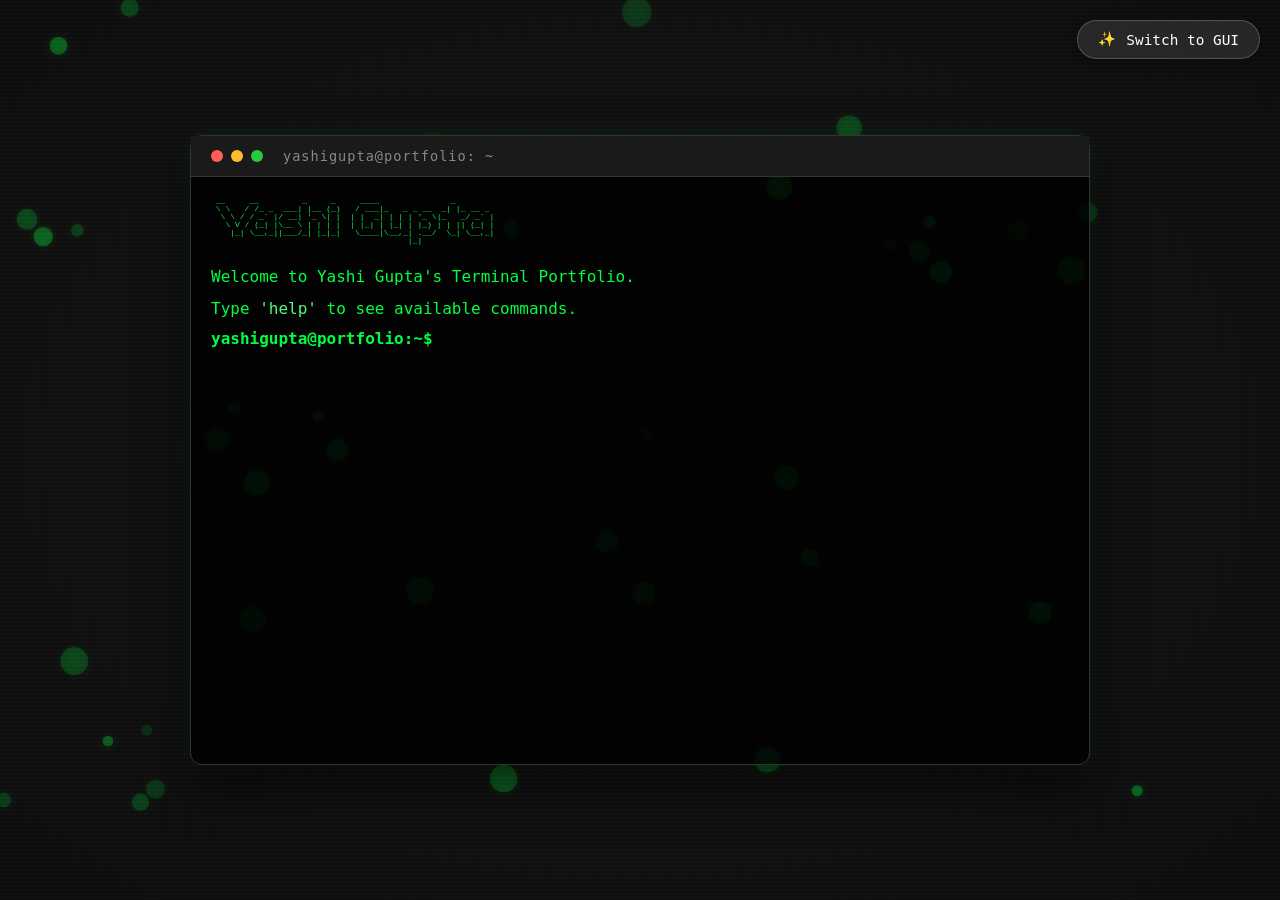
==== commit cf82d6a6: "UI changes in particles js" ====
--- a/index.html
+++ b/index.html
@@ -42,6 +42,17 @@
     </main>
 
     <script src="assets/cli/particles.js"></script>
+    <script>
+        document.addEventListener('DOMContentLoaded', () => {
+            initParticles({
+                color: 'rgba(0, 255, 65, ',
+                shadowColor: 'rgba(0, 255, 65, 0.5)',
+                minSize: 5,
+                maxSize: 10,
+                count: 40
+            });
+        });
+    </script>
     <script src="assets/cli/script.js"></script>
 </body>
 </html>
